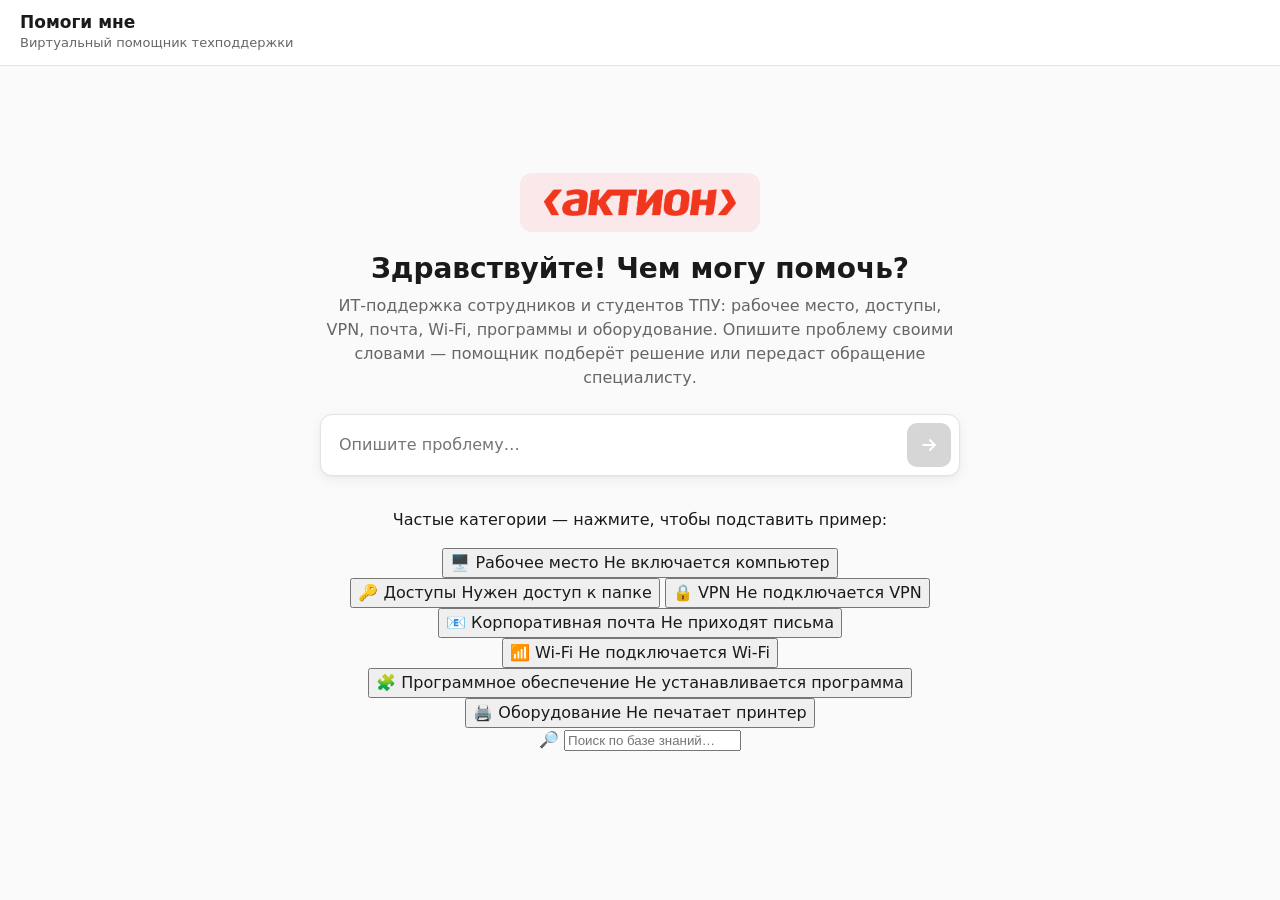
==== static-F1-F6/static/index.html @ 0da2bf2a "Глобальное обновление: перенос фронтенда, обновление бэкенда и новые утилиты" ====
<!doctype html>
<html lang="ru">
<head>
  <meta charset="utf-8">
  <meta name="viewport" content="width=device-width, initial-scale=1, viewport-fit=cover">
  <title>Помоги мне — техподдержка</title>
  <!-- Никаких CDN: только локальные файлы -->
  <link rel="stylesheet" href="/static/style.css?v=5">
  <!-- Не type="module": модули не грузятся при открытии через file:// -->
  <script src="/static/app.js?v=5" defer></script>
</head>
<body>
  <div class="app">

    <!-- Шапка: название; слева в диалоге/истории появляется кнопка «назад»,
         справа — «Специалист» (F4) и «Мои обращения» (F5). -->
    <header class="header">
      <div class="header-inner">
        <button id="back-btn" class="back-btn" type="button" hidden>
          <svg viewBox="0 0 24 24" width="20" height="20" fill="none" stroke="currentColor" stroke-width="2.2" stroke-linecap="round" stroke-linejoin="round" aria-hidden="true">
            <path d="m15 18-6-6 6-6"/>
          </svg>
          <span>На главную</span>
        </button>
        <div class="header-brand">
          <h1 class="header-title">Помоги мне</h1>
          <p class="header-subtitle">Виртуальный помощник техподдержки</p>
        </div>
        <div class="header-actions">
          <!-- F4: видна всегда, пока обращение не закрыто -->
          <button id="specialist-btn" class="header-btn" type="button" hidden>
            <span aria-hidden="true">🧑‍💼</span>
            <span class="header-btn-label">Специалист</span>
          </button>
          <!-- F5: видна, если в браузере уже есть client_id -->
          <button id="history-btn" class="header-btn" type="button" hidden>
            <span aria-hidden="true">🕘</span>
            <span class="header-btn-label">Мои обращения</span>
          </button>
        </div>
      </div>
    </header>

    <!-- Полоса восстановления: показывается, если в браузере осталось
         незавершённое обращение. Скрыта, пока app.js её не покажет. -->
    <div id="resume" class="resume" hidden>
      <p class="resume-text">У вас есть незавершённое обращение</p>
      <div class="resume-actions">
        <button id="resume-continue" class="btn btn--primary" type="button">Продолжить</button>
        <button id="resume-new" class="btn btn--ghost" type="button">Начать новое</button>
      </div>
    </div>

    <!-- Прокручиваемая область: главный экран, лента диалога, «Мои обращения» —
         показывается только один из этих экранов за раз, переключает app.js. -->
    <main id="chat" class="chat">

      <!-- Главный экран: логотип, приветствие, поле ввода, каталог категорий,
           поиск по базе знаний -->
      <section id="empty" class="empty">
        <div class="empty-inner">
          <!-- Плашка с логотипом компании.
               ЛОГОТИП: файл кладётся в static/img/aktion-logo.png.
               Если папка или имя файла другие — поменяйте src в строке ниже. -->
          <div class="hero-logo">
            <img src="/static/img/aktion-logo.png" alt="Актион" width="509" height="71">
          </div>
          <h2 class="empty-title">Здравствуйте! Чем могу помочь?</h2>
          <p class="empty-text">
            ИТ-поддержка сотрудников и студентов ТПУ: рабочее место, доступы, VPN,
            почта, Wi-Fi, программы и оборудование. Опишите проблему своими
            словами — помощник подберёт решение или передаст обращение специалисту.
          </p>

          <!-- Сюда встаёт поле ввода на главном экране. В диалоге app.js переносит его вниз, в #dock -->
          <div id="hero-slot" class="hero-slot">
            <div id="composer" class="composer">
              <div class="composer-box">
                <label for="input" class="visually-hidden">Опишите проблему</label>
                <textarea id="input" rows="1" placeholder="Опишите проблему…" autocomplete="off"></textarea>
                <span id="counter" class="counter" hidden aria-live="polite"></span>
                <button id="send-btn" class="send-btn" type="button" aria-label="Отправить" disabled>
                  <svg viewBox="0 0 24 24" width="20" height="20" fill="none" stroke="currentColor" stroke-width="2.2" stroke-linecap="round" stroke-linejoin="round" aria-hidden="true">
                    <path d="M5 12h14"/><path d="m13 6 6 6-6 6"/>
                  </svg>
                </button>
              </div>
            </div>
          </div>

          <!-- F1: семь категорий каталога услуг. Клик подставляет пример
               в поле ввода — не отправляет сразу, человек может дописать своими словами. -->
          <p class="catalog-title">Частые категории — нажмите, чтобы подставить пример:</p>
          <div class="catalog">
            <button type="button" class="catalog-tile" data-fill="Не включается компьютер на рабочем месте">
              <span class="catalog-icon" aria-hidden="true">🖥️</span>
              <span class="catalog-text">
                <span class="catalog-name">Рабочее место</span>
                <span class="catalog-example">Не включается компьютер</span>
              </span>
            </button>
            <button type="button" class="catalog-tile" data-fill="Нужен доступ к сетевой папке отдела">
              <span class="catalog-icon" aria-hidden="true">🔑</span>
              <span class="catalog-text">
                <span class="catalog-name">Доступы</span>
                <span class="catalog-example">Нужен доступ к папке</span>
              </span>
            </button>
            <button type="button" class="catalog-tile" data-fill="Не подключается корпоративный VPN">
              <span class="catalog-icon" aria-hidden="true">🔒</span>
              <span class="catalog-text">
                <span class="catalog-name">VPN</span>
                <span class="catalog-example">Не подключается VPN</span>
              </span>
            </button>
            <button type="button" class="catalog-tile" data-fill="Не приходят письма на рабочую почту">
              <span class="catalog-icon" aria-hidden="true">📧</span>
              <span class="catalog-text">
                <span class="catalog-name">Корпоративная почта</span>
                <span class="catalog-example">Не приходят письма</span>
              </span>
            </button>
            <button type="button" class="catalog-tile" data-fill="Не подключается к корпоративному Wi-Fi">
              <span class="catalog-icon" aria-hidden="true">📶</span>
              <span class="catalog-text">
                <span class="catalog-name">Wi-Fi</span>
                <span class="catalog-example">Не подключается Wi-Fi</span>
              </span>
            </button>
            <button type="button" class="catalog-tile" data-fill="Не устанавливается программа на рабочий компьютер">
              <span class="catalog-icon" aria-hidden="true">🧩</span>
              <span class="catalog-text">
                <span class="catalog-name">Программное обеспечение</span>
                <span class="catalog-example">Не устанавливается программа</span>
              </span>
            </button>
            <button type="button" class="catalog-tile" data-fill="Не печатает принтер">
              <span class="catalog-icon" aria-hidden="true">🖨️</span>
              <span class="catalog-text">
                <span class="catalog-name">Оборудование</span>
                <span class="catalog-example">Не печатает принтер</span>
              </span>
            </button>
          </div>

          <!-- F1: поиск по базе знаний, GET /api/kb/search -->
          <div class="kb-search">
            <label for="kb-search-input" class="visually-hidden">Поиск по базе знаний</label>
            <div class="kb-search-box">
              <span class="kb-search-icon" aria-hidden="true">🔎</span>
              <input id="kb-search-input" type="text" placeholder="Поиск по базе знаний…" autocomplete="off">
            </div>
            <ul id="kb-search-results" class="kb-search-results" hidden></ul>
            <p id="kb-count" class="kb-count" hidden></p>
          </div>
        </div>
      </section>

      <!-- Лента сообщений -->
      <div id="feed" class="feed" role="log" aria-live="polite" aria-label="Диалог с помощником" hidden></div>

      <!-- F5: список «Мои обращения» -->
      <section id="history" class="history" hidden>
        <div class="history-inner">
          <h2 class="history-title">Мои обращения</h2>
          <div id="history-list" class="history-list"></div>
        </div>
      </section>

      <!-- F5: переписка одного обращения из истории (только чтение) -->
      <section id="history-detail" class="history-detail" hidden>
        <div class="history-detail-inner">
          <div id="history-detail-feed" class="history-detail-feed"></div>
          <div id="history-detail-actions" class="history-detail-actions"></div>
        </div>
      </section>
    </main>

    <!-- Нижняя панель: сюда переезжает поле ввода, когда начался диалог -->
    <footer id="dock" class="dock" hidden></footer>

  </div>
</body>
</html>
---- static/style.css ----
/* ==========================================================================
   «Помоги мне» — стили страницы чата
   Всё локально: системный шрифт, эмодзи и инлайновый SVG вместо иконок.
   ========================================================================== */

:root {
  --accent: #C8102E;
  --accent-hover: #A50D26;
  --accent-soft: #FBE8EB;
  --text: #1A1A1A;
  --text-muted: #666666;
  --bg: #FAFAFA;
  --card: #FFFFFF;
  --border: #E4E4E4;
  --ok: #1B7A4B;
  --ok-soft: #E5F3EB;
  --warn: #8A5A00;
  --warn-soft: #FFF3D1;
  --radius-sm: 8px;
  --radius: 12px;
  --shadow: 0 1px 2px rgba(26, 26, 26, 0.05), 0 4px 14px rgba(26, 26, 26, 0.06);
  --dur: 180ms;
  --font: system-ui, -apple-system, "Segoe UI", Roboto, sans-serif;
  --content-w: 760px;
}

/* Проектор: крупнее шрифт и шире колонка — жюри смотрит издалека */
@media (min-width: 1440px) {
  html { font-size: 18px; }
  :root { --content-w: 900px; }
}

/* ---------- База ---------- */

*, *::before, *::after { box-sizing: border-box; }

[hidden] { display: none !important; }

html, body { height: 100%; margin: 0; }

body {
  font-family: var(--font);
  font-size: 1rem;
  line-height: 1.5;
  color: var(--text);
  background: var(--bg);
  -webkit-font-smoothing: antialiased;
  -webkit-text-size-adjust: 100%;
}

button { font: inherit; color: inherit; }

:focus-visible {
  outline: 3px solid var(--accent);
  outline-offset: 2px;
}

.visually-hidden {
  position: absolute !important;
  width: 1px; height: 1px;
  margin: -1px; padding: 0;
  overflow: hidden;
  clip: rect(0 0 0 0);
  white-space: nowrap;
  border: 0;
}

/* ---------- Каркас ---------- */

.app {
  display: flex;
  flex-direction: column;
  height: 100vh;
  height: 100dvh;
}

/* ---------- Шапка ---------- */

.header {
  flex: none;
  display: flex;
  align-items: center;
  gap: 0.75rem;
  padding: 0.75rem 1.25rem;
  background: var(--card);
  border-bottom: 1px solid var(--border);
}

.header-brand { min-width: 0; }

.header-title {
  margin: 0;
  font-size: 1.0625rem;
  font-weight: 700;
  line-height: 1.25;
}

.header-subtitle {
  margin: 0;
  font-size: 0.8125rem;
  color: var(--text-muted);
  white-space: nowrap;
  overflow: hidden;
  text-overflow: ellipsis;
}

/* «На главную» — видна только в диалоге */
.back-btn {
  flex: none;
  display: inline-flex;
  align-items: center;
  gap: 0.25rem;
  min-height: 2.5rem;
  padding: 0.375rem 0.875rem 0.375rem 0.5rem;
  border: 1px solid var(--border);
  border-radius: 999px;
  background: var(--card);
  font-size: 0.9375rem;
  font-weight: 500;
  cursor: pointer;
  transition: border-color var(--dur), color var(--dur);
}

.back-btn:hover {
  border-color: var(--accent);
  color: var(--accent);
}

/* ---------- Полоса «незавершённое обращение» ---------- */

.resume {
  flex: none;
  display: flex;
  align-items: center;
  justify-content: center;
  flex-wrap: wrap;
  gap: 0.75rem;
  padding: 0.75rem 1.25rem;
  background: var(--accent-soft);
  border-bottom: 1px solid var(--border);
}

.resume-text {
  margin: 0;
  font-size: 0.9375rem;
  font-weight: 500;
}

.resume-actions {
  display: flex;
  gap: 0.5rem;
}

/* ---------- Прокручиваемая область ---------- */

.chat {
  position: relative; /* скрытые подписи для скринридера не выпадают за ленту и не удлиняют страницу */
  flex: 1;
  min-height: 0;
  overflow-y: auto;
  overscroll-behavior: contain;
  display: flex;
  flex-direction: column;
}

.feed {
  width: 100%;
  max-width: var(--content-w);
  margin: 0 auto;
  padding: 1.5rem 1.25rem 1.25rem;
  display: flex;
  flex-direction: column;
  gap: 1rem;
}

.feed:empty { padding: 0; }

/* ---------- Главный экран ---------- */

/* Блок центрируется по вертикали, чуть выше середины; на низких экранах просто скроллится */
.empty {
  flex: 1 0 auto;
  display: flex;
  align-items: center;
  justify-content: center;
  padding: 2rem 1.25rem 8vh;
}

.empty-inner {
  width: 100%;
  max-width: 40rem;
  text-align: center;
}

/* Плашка логотипа: прямоугольник, ширина по логотипу */
.hero-logo {
  display: flex;
  align-items: center;
  justify-content: center;
  width: fit-content;
  margin: 0 auto 1.25rem;
  padding: 1rem 1.5rem;
  border-radius: var(--radius);
  background: var(--accent-soft);
}

.hero-logo img {
  display: block;
  width: 12rem;
  max-width: 100%;
  height: auto;
}

.empty-title {
  margin: 0 0 0.5rem;
  font-size: 1.75rem;
  font-weight: 700;
  line-height: 1.2;
}

.empty-text {
  margin: 0 0 1.5rem;
  color: var(--text-muted);
}

.hero-slot {
  margin-bottom: 2rem;
  text-align: left;
}

.examples-title {
  margin: 0 0 0.75rem;
  font-size: 0.9375rem;
  color: var(--text-muted);
}

.examples {
  display: grid;
  grid-template-columns: repeat(2, minmax(0, 1fr));
  gap: 0.625rem;
}

.example {
  display: flex;
  align-items: center;
  gap: 0.75rem;
  min-height: 3.25rem;
  padding: 0.625rem 1rem;
  text-align: left;
  background: var(--card);
  border: 1px solid var(--border);
  border-radius: var(--radius);
  cursor: pointer;
  transition: border-color var(--dur), background-color var(--dur);
}

.example:hover {
  border-color: var(--accent);
  background: var(--accent-soft);
}

.example-icon {
  flex: none;
  font-size: 1.25rem;
  line-height: 1;
}

/* ---------- Поле ввода ---------- */

.composer {
  width: 100%;
  max-width: var(--content-w);
  margin: 0 auto;
}

.composer-box {
  display: flex;
  align-items: flex-end;
  gap: 0.5rem;
  padding: 0.375rem 0.375rem 0.375rem 1rem;
  background: var(--bg);
  border: 1.5px solid var(--border);
  border-radius: var(--radius);
  transition: border-color var(--dur), box-shadow var(--dur);
}

.composer-box:focus-within { border-color: var(--accent); }

/* На главном экране поле крупнее и приподнято над фоном */
.hero-slot .composer-box {
  padding: 0.5rem 0.5rem 0.5rem 1.125rem;
  background: var(--card);
  box-shadow: var(--shadow);
}

.hero-slot .composer-box:focus-within {
  box-shadow: 0 0 0 4px var(--accent-soft), var(--shadow);
}

.composer textarea {
  flex: 1;
  min-width: 0;
  max-height: 10rem;
  padding: 0.55rem 0;
  border: 0;
  background: transparent;
  color: inherit;
  font: inherit;
  line-height: 1.5;
  resize: none;
}

.hero-slot .composer textarea { padding: 0.65rem 0; }

/* Фокус поля показывает рамка контейнера */
.composer textarea:focus,
.composer textarea:focus-visible { outline: none; }

.counter {
  align-self: center;
  font-size: 0.8125rem;
  color: var(--text-muted);
  font-variant-numeric: tabular-nums;
  white-space: nowrap;
}

.counter.is-limit {
  color: var(--accent);
  font-weight: 600;
}

.send-btn {
  flex: none;
  display: grid;
  place-items: center;
  width: 2.75rem;
  height: 2.75rem;
  border: 0;
  border-radius: 10px;
  background: var(--accent);
  color: #fff;
  cursor: pointer;
  transition: background-color var(--dur);
}

.send-btn:hover:not(:disabled) { background: var(--accent-hover); }

.send-btn:disabled {
  background: #D6D6D6;
  cursor: not-allowed;
}

/* Нижняя панель в режиме диалога */
.dock {
  flex: none;
  padding: 0.75rem 1.25rem calc(0.75rem + env(safe-area-inset-bottom));
  background: var(--card);
  border-top: 1px solid var(--border);
}

/* ---------- Сообщения ---------- */

.msg {
  display: flex;
  gap: 0.625rem;
  animation: msg-in var(--dur) ease-out;
}

.msg--user { justify-content: flex-end; }
.msg--bot  { align-items: flex-start; }

@keyframes msg-in {
  from { opacity: 0; transform: translateY(4px); }
  to   { opacity: 1; transform: none; }
}

.avatar {
  flex: none;
  display: grid;
  place-items: center;
  width: 2rem;
  height: 2rem;
  margin-top: 0.125rem;
  border-radius: 50%;
  background: var(--accent);
  color: #FFFFFF;
}

/* Буква вместо иконки. Центрируется средствами SVG, поэтому здесь
   только размер: кружок 2rem, буква заполняет его целиком. */
.avatar svg {
  display: block;
  width: 100%;
  height: 100%;
  font-family: var(--font);
}

/* Реплика живого специалиста: другой цвет аватара и полоса у сообщения */
.msg--operator .avatar { background: #1F6FEB; color: #FFFFFF; }
.msg--operator .bubble { border-left: 3px solid #1F6FEB; }

.operator-label {
  margin: 0 0 0.25rem;
  font-size: 0.75rem;
  font-weight: 600;
  color: #1F6FEB;
  text-transform: uppercase;
  letter-spacing: 0.04em;
}

.msg-body {
  flex: 0 1 auto;
  display: flex;
  flex-direction: column;
  align-items: flex-start;
  gap: 0.5rem;
  min-width: 0;
  max-width: min(calc(100% - 2.625rem), 42rem);
}

/* Для пошагового гида карточке нужна вся ширина колонки */
.msg-body--wide {
  flex: 1 1 auto;
  align-items: stretch;
}
.msg-body--wide > .bubble { align-self: flex-start; }

.bubble {
  max-width: 100%;
  padding: 0.75rem 1rem;
  border-radius: var(--radius);
}

.msg--bot .bubble {
  background: var(--card);
  box-shadow: var(--shadow);
  border-top-left-radius: 4px;
}

.msg--user .bubble {
  max-width: min(80%, 36rem);
  background: var(--accent);
  color: #fff;
  border-bottom-right-radius: 4px;
}

.bubble-text {
  margin: 0;
  white-space: pre-wrap;
  overflow-wrap: anywhere;
}

.msg--bot .bubble--error {
  display: flex;
  gap: 0.5rem;
  background: #FFF6F7;
  border: 1px solid #F1C9CF;
  box-shadow: none;
}

.bubble-icon { flex: none; }

.msg-actions {
  display: flex;
  flex-wrap: wrap;
  gap: 0.5rem;
}

/* ---------- Индикатор «печатает» ---------- */

.msg--bot .typing {
  display: inline-flex;
  align-items: center;
  gap: 5px;
  padding: 0.9rem 1rem;
}

.typing-dot {
  width: 7px;
  height: 7px;
  border-radius: 50%;
  background: var(--text-muted);
  animation: typing 1.2s infinite ease-in-out;
}
.typing-dot:nth-of-type(2) { animation-delay: 0.15s; }
.typing-dot:nth-of-type(3) { animation-delay: 0.3s; }

@keyframes typing {
  0%, 80%, 100% { opacity: 0.25; transform: translateY(0); }
  40%           { opacity: 1;    transform: translateY(-3px); }
}

@keyframes typing-fade {
  0%, 100% { opacity: 0.25; }
  50%      { opacity: 1; }
}

/* ---------- Кнопки ---------- */

.btn {
  display: inline-flex;
  align-items: center;
  justify-content: center;
  gap: 0.375rem;
  min-height: 2.75rem;
  padding: 0.5rem 1.125rem;
  border: 1.5px solid transparent;
  border-radius: 10px;
  font-weight: 600;
  cursor: pointer;
  transition: background-color var(--dur), border-color var(--dur), color var(--dur);
}

.btn--primary {
  background: var(--accent);
  color: #fff;
}
.btn--primary:hover { background: var(--accent-hover); }

.btn--ghost {
  background: var(--card);
  border-color: var(--border);
  color: var(--text);
}
.btn--ghost:hover { border-color: #BDBDBD; }

.btn:disabled {
  opacity: 0.55;
  cursor: not-allowed;
}

/* Быстрые ответы */
.quick-replies {
  display: flex;
  flex-wrap: wrap;
  gap: 0.5rem;
}

.chip {
  min-height: 2.5rem;
  padding: 0.4rem 0.95rem;
  border: 1.5px solid var(--accent);
  border-radius: 999px;
  background: var(--card);
  color: var(--accent);
  font-size: 0.9375rem;
  font-weight: 500;
  text-align: left;
  cursor: pointer;
  transition: background-color var(--dur), color var(--dur);
}

.chip:hover {
  background: var(--accent);
  color: #fff;
}

/* ---------- Пошаговый гид ---------- */

.step-card {
  padding: 1rem 1.25rem 1.125rem;
  background: var(--card);
  border-radius: var(--radius);
  border-left: 4px solid var(--accent);
  box-shadow: var(--shadow);
}

.step-head {
  display: flex;
  align-items: baseline;
  justify-content: space-between;
}

.step-counter {
  font-size: 0.875rem;
  font-weight: 600;
  color: var(--accent);
}

.progress {
  height: 4px;
  margin: 0.5rem 0 0.875rem;
  background: var(--border);
  border-radius: 999px;
  overflow: hidden;
}

.progress-fill {
  height: 100%;
  background: var(--accent);
  border-radius: inherit;
  transition: width 400ms ease;
}

.step-text {
  margin: 0 0 1rem;
  font-size: 1.125rem;
  font-weight: 500;
  line-height: 1.45;
  overflow-wrap: anywhere;
}

.step-actions {
  display: flex;
  flex-wrap: wrap;
  gap: 0.5rem;
}

/* Пройденный шаг: одна приглушённая строка */
.step-card.is-collapsed {
  display: flex;
  align-items: center;
  gap: 0.625rem;
  padding: 0.5rem 0.875rem;
  background: transparent;
  box-shadow: none;
  border: 1px solid var(--border);
  border-left: 3px solid var(--ok);
  color: var(--text-muted);
}

.step-card.is-failed,
.step-card.is-skipped { border-left-color: #BDBDBD; }

.step-mark {
  flex: none;
  display: grid;
  place-items: center;
  width: 1.375rem;
  height: 1.375rem;
  border-radius: 50%;
  font-size: 0.75rem;
  font-weight: 700;
  background: var(--ok-soft);
  color: var(--ok);
}

.is-failed .step-mark,
.is-skipped .step-mark {
  background: #EEEEEE;
  color: var(--text-muted);
}

.step-collapsed-text {
  min-width: 0;
  font-size: 0.9375rem;
  white-space: nowrap;
  overflow: hidden;
  text-overflow: ellipsis;
}

/* Новый шаг появляется мягко, без прыжка */
.step-card:not(.is-collapsed) { animation: msg-in var(--dur) ease-out; }

/* Оценка ответа */
.rating { display: flex; flex-direction: column; gap: 0.5rem; }
.rating-label { margin: 0; font-size: 0.9375rem; color: var(--text-muted); }
.rating-status { margin: 0; font-size: 0.9375rem; color: var(--text-muted); }
.rating-status:empty { display: none; }

/* ---------- Ответ не из базы знаний (source: "general") ---------- */

.source-badge {
  display: inline-flex;
  align-items: center;
  gap: 0.5rem;
  align-self: flex-start;
  padding: 0.3rem 0.75rem 0.3rem 0.375rem;
  border: 1px solid #DCDCDC;
  border-radius: 999px;
  background: #F1F1F1;
  color: #555555;
  font-size: 0.8125rem;
  font-weight: 600;
  line-height: 1.3;
  border-radius: 10px; /* в две строки на телефоне выглядит аккуратнее, чем капсула */
}

.source-badge-icon {
  flex: none;
  display: grid;
  place-items: center;
  width: 1.125rem;
  height: 1.125rem;
  border-radius: 50%;
  background: #8A8A8A;
  color: #fff;
  font-size: 0.6875rem;
  font-weight: 700;
  font-style: italic;
  font-family: Georgia, serif;
}

/* Всё сообщение приглушённее обычного */
.msg--general .avatar { background: #EEEEEE; color: #7A7A7A; }

.msg--general .bubble {
  background: #F5F5F5;
  box-shadow: none;
  border: 1px solid #E6E6E6;
}

.msg--general .step-card:not(.is-collapsed) {
  background: #F7F7F7;
  box-shadow: none;
  border: 1px solid #E3E3E3;
  border-left: 4px solid #9A9A9A;
}

.msg--general .step-counter { color: #666666; }
.msg--general .progress-fill { background: #8A8A8A; }
.msg--general .btn--primary { background: #4D4D4D; }
.msg--general .btn--primary:hover { background: #333333; }

/* Итог: статус под кнопками («передано специалисту» и ошибки) */
.card-status { margin: 0; font-size: 0.9375rem; color: var(--text-muted); }
.card-status:empty { display: none; }

/* Временная карточка итога (этап 2 — полноценная) */
.card-draft {
  padding: 0.75rem 1rem;
  background: var(--card);
  border: 1px dashed var(--border);
  border-radius: var(--radius);
}
.card-draft p { margin: 0.125rem 0; }

/* ---------- Телефон ---------- */

@media (max-width: 520px) {
  .header { padding: 0.625rem 0.875rem; gap: 0.5rem; }
  .header-subtitle { display: none; }
  .back-btn { font-size: 0.875rem; }

  .empty { padding: 1.5rem 0.875rem 2rem; }
  .hero-logo { padding: 0.75rem 1.125rem; margin-bottom: 1rem; }
  .hero-logo img { width: 9.5rem; }
  .empty-title { font-size: 1.5rem; }
  .hero-slot { margin-bottom: 1.5rem; }
  .examples { grid-template-columns: 1fr; }

  .feed { padding: 1rem 0.875rem; }
  .step-card { padding: 0.875rem 1rem 1rem; }
  .step-actions .btn,
  .card-actions .btn { flex: 1 1 100%; } /* кнопки друг под другом, текст в одну строку */
  .dock { padding-left: 0.875rem; padding-right: 0.875rem; }
}


/* ---------- Меньше движения ---------- */

@media (prefers-reduced-motion: reduce) {
  *, *::before, *::after {
    animation-duration: 0.01ms !important;
    animation-iteration-count: 1 !important;
    transition-duration: 0.01ms !important;
    scroll-behavior: auto !important;
  }
  /* Точки остаются, но только мерцают, без прыжков */
  .typing-dot {
    animation-name: typing-fade !important;
    animation-duration: 1.6s !important;
    animation-iteration-count: infinite !important;
  }
}
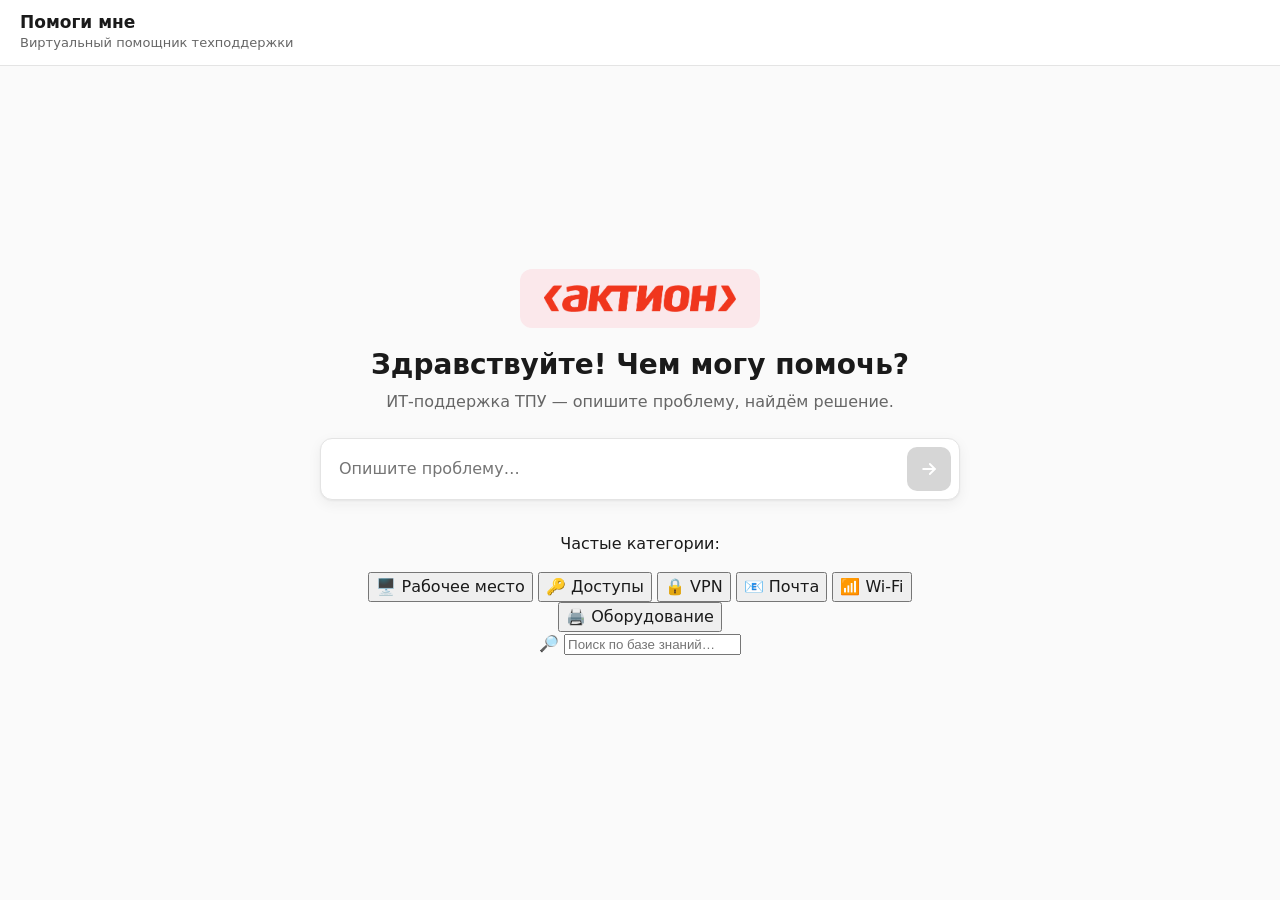
==== commit 11a11be9: "Небольшие правки" ====
--- a/static-F1-F6/static/index.html
+++ b/static-F1-F6/static/index.html
@@ -5,9 +5,9 @@
   <meta name="viewport" content="width=device-width, initial-scale=1, viewport-fit=cover">
   <title>Помоги мне — техподдержка</title>
   <!-- Никаких CDN: только локальные файлы -->
-  <link rel="stylesheet" href="/static/style.css?v=5">
+  <link rel="stylesheet" href="/static/style.css?v=6">
   <!-- Не type="module": модули не грузятся при открытии через file:// -->
-  <script src="/static/app.js?v=5" defer></script>
+  <script src="/static/app.js?v=6" defer></script>
 </head>
 <body>
   <div class="app">
@@ -66,11 +66,7 @@
             <img src="/static/img/aktion-logo.png" alt="Актион" width="509" height="71">
           </div>
           <h2 class="empty-title">Здравствуйте! Чем могу помочь?</h2>
-          <p class="empty-text">
-            ИТ-поддержка сотрудников и студентов ТПУ: рабочее место, доступы, VPN,
-            почта, Wi-Fi, программы и оборудование. Опишите проблему своими
-            словами — помощник подберёт решение или передаст обращение специалисту.
-          </p>
+          <p class="empty-text">ИТ-поддержка ТПУ — опишите проблему, найдём решение.</p>
 
           <!-- Сюда встаёт поле ввода на главном экране. В диалоге app.js переносит его вниз, в #dock -->
           <div id="hero-slot" class="hero-slot">
@@ -88,58 +84,35 @@
             </div>
           </div>
 
-          <!-- F1: семь категорий каталога услуг. Клик подставляет пример
-               в поле ввода — не отправляет сразу, человек может дописать своими словами. -->
-          <p class="catalog-title">Частые категории — нажмите, чтобы подставить пример:</p>
+          <!-- F1: категории каталога услуг, 2 строки по 3. Клик подставляет пример
+               в поле ввода — не отправляет сразу, человек может дописать своими словами.
+               Подсказка-пример — в title (всплывает при наведении), в самой плитке
+               только иконка и название, чтобы не перегружать текстом. -->
+          <p class="catalog-title">Частые категории:</p>
           <div class="catalog">
-            <button type="button" class="catalog-tile" data-fill="Не включается компьютер на рабочем месте">
+            <button type="button" class="catalog-tile" data-fill="Не включается компьютер на рабочем месте" title="Не включается компьютер на рабочем месте">
               <span class="catalog-icon" aria-hidden="true">🖥️</span>
-              <span class="catalog-text">
-                <span class="catalog-name">Рабочее место</span>
-                <span class="catalog-example">Не включается компьютер</span>
-              </span>
+              <span class="catalog-name">Рабочее место</span>
             </button>
-            <button type="button" class="catalog-tile" data-fill="Нужен доступ к сетевой папке отдела">
+            <button type="button" class="catalog-tile" data-fill="Нужен доступ к сетевой папке отдела" title="Нужен доступ к сетевой папке отдела">
               <span class="catalog-icon" aria-hidden="true">🔑</span>
-              <span class="catalog-text">
-                <span class="catalog-name">Доступы</span>
-                <span class="catalog-example">Нужен доступ к папке</span>
-              </span>
+              <span class="catalog-name">Доступы</span>
             </button>
-            <button type="button" class="catalog-tile" data-fill="Не подключается корпоративный VPN">
+            <button type="button" class="catalog-tile" data-fill="Не подключается корпоративный VPN" title="Не подключается корпоративный VPN">
               <span class="catalog-icon" aria-hidden="true">🔒</span>
-              <span class="catalog-text">
-                <span class="catalog-name">VPN</span>
-                <span class="catalog-example">Не подключается VPN</span>
-              </span>
+              <span class="catalog-name">VPN</span>
             </button>
-            <button type="button" class="catalog-tile" data-fill="Не приходят письма на рабочую почту">
+            <button type="button" class="catalog-tile" data-fill="Не приходят письма на рабочую почту" title="Не приходят письма на рабочую почту">
               <span class="catalog-icon" aria-hidden="true">📧</span>
-              <span class="catalog-text">
-                <span class="catalog-name">Корпоративная почта</span>
-                <span class="catalog-example">Не приходят письма</span>
-              </span>
+              <span class="catalog-name">Почта</span>
             </button>
-            <button type="button" class="catalog-tile" data-fill="Не подключается к корпоративному Wi-Fi">
+            <button type="button" class="catalog-tile" data-fill="Не подключается к корпоративному Wi-Fi" title="Не подключается к корпоративному Wi-Fi">
               <span class="catalog-icon" aria-hidden="true">📶</span>
-              <span class="catalog-text">
-                <span class="catalog-name">Wi-Fi</span>
-                <span class="catalog-example">Не подключается Wi-Fi</span>
-              </span>
+              <span class="catalog-name">Wi-Fi</span>
             </button>
-            <button type="button" class="catalog-tile" data-fill="Не устанавливается программа на рабочий компьютер">
-              <span class="catalog-icon" aria-hidden="true">🧩</span>
-              <span class="catalog-text">
-                <span class="catalog-name">Программное обеспечение</span>
-                <span class="catalog-example">Не устанавливается программа</span>
-              </span>
-            </button>
-            <button type="button" class="catalog-tile" data-fill="Не печатает принтер">
+            <button type="button" class="catalog-tile" data-fill="Не печатает принтер" title="Не печатает принтер">
               <span class="catalog-icon" aria-hidden="true">🖨️</span>
-              <span class="catalog-text">
-                <span class="catalog-name">Оборудование</span>
-                <span class="catalog-example">Не печатает принтер</span>
-              </span>
+              <span class="catalog-name">Оборудование</span>
             </button>
           </div>
 
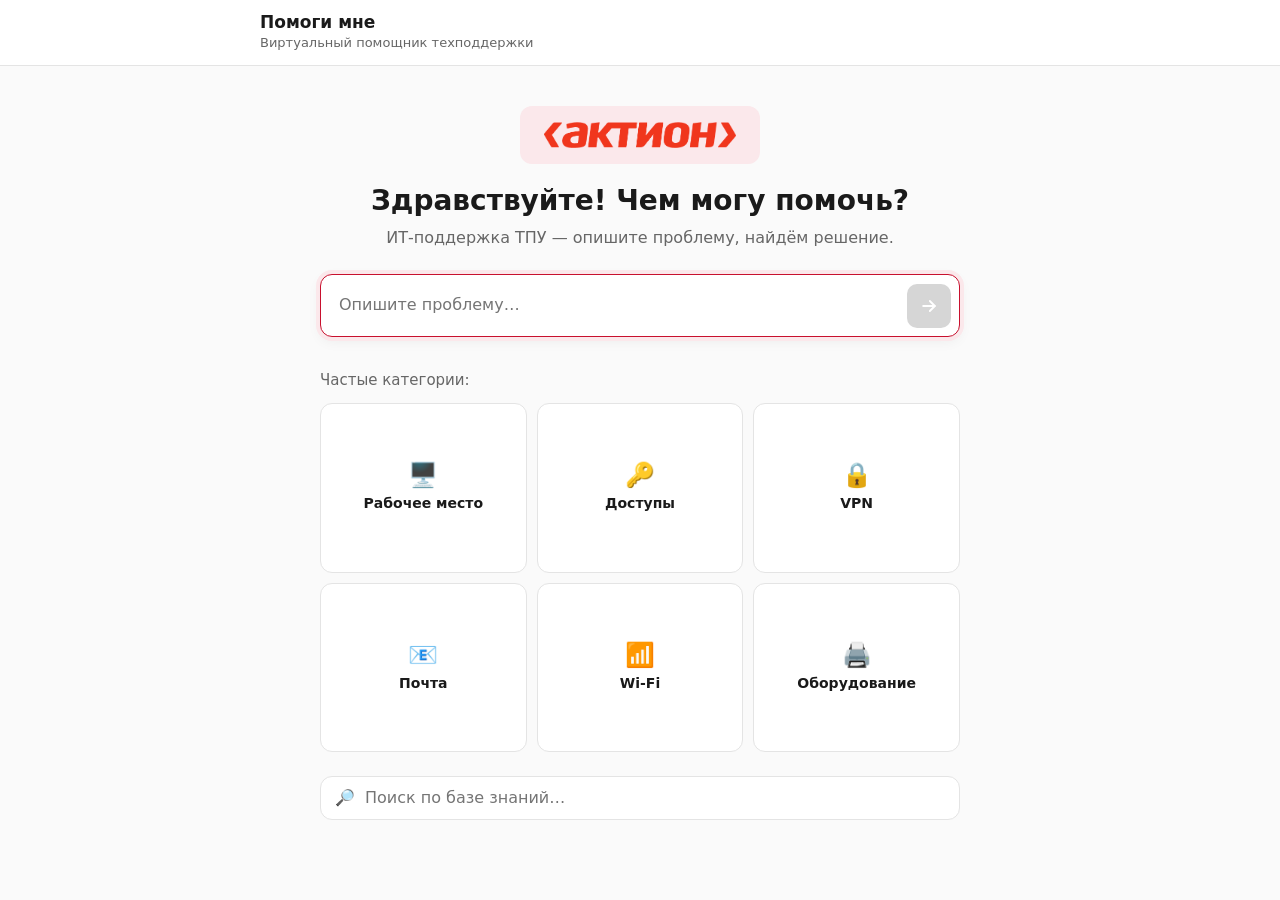
==== commit 3526f296: "Совсем небольшие правки" ====
--- a/static-F1-F6/static/index.html
+++ b/static-F1-F6/static/index.html
@@ -5,9 +5,9 @@
   <meta name="viewport" content="width=device-width, initial-scale=1, viewport-fit=cover">
   <title>Помоги мне — техподдержка</title>
   <!-- Никаких CDN: только локальные файлы -->
-  <link rel="stylesheet" href="/static/style.css?v=6">
+  <link rel="stylesheet" href="style.css">
   <!-- Не type="module": модули не грузятся при открытии через file:// -->
-  <script src="/static/app.js?v=6" defer></script>
+  <script src="app.js" defer></script>
 </head>
 <body>
   <div class="app">
@@ -63,7 +63,7 @@
                ЛОГОТИП: файл кладётся в static/img/aktion-logo.png.
                Если папка или имя файла другие — поменяйте src в строке ниже. -->
           <div class="hero-logo">
-            <img src="/static/img/aktion-logo.png" alt="Актион" width="509" height="71">
+            <img src="img/aktion-logo.png" alt="Актион" width="509" height="71">
           </div>
           <h2 class="empty-title">Здравствуйте! Чем могу помочь?</h2>
           <p class="empty-text">ИТ-поддержка ТПУ — опишите проблему, найдём решение.</p>
--- a/static-F1-F6/static/style.css
+++ b/static-F1-F6/static/style.css
@@ -0,0 +1,1099 @@
+/* ==========================================================================
+   «Помоги мне» — стили страницы чата
+   Всё локально: системный шрифт, эмодзи и инлайновый SVG вместо иконок.
+   ========================================================================== */
+
+:root {
+  --accent: #C8102E;
+  --accent-hover: #A50D26;
+  --accent-soft: #FBE8EB;
+  --text: #1A1A1A;
+  --text-muted: #666666;
+  --bg: #FAFAFA;
+  --card: #FFFFFF;
+  --border: #E4E4E4;
+  --ok: #1B7A4B;
+  --ok-soft: #E5F3EB;
+  --warn: #8A5A00;
+  --warn-soft: #FFF3D1;
+  --info: #1F6FEB;
+  --info-soft: #E7F0FF;
+  --radius-sm: 8px;
+  --radius: 12px;
+  --shadow: 0 1px 2px rgba(26, 26, 26, 0.05), 0 4px 14px rgba(26, 26, 26, 0.06);
+  --dur: 180ms;
+  --font: system-ui, -apple-system, "Segoe UI", Roboto, sans-serif;
+  --content-w: 760px;
+}
+
+/* Проектор: крупнее шрифт и шире колонка — жюри смотрит издалека */
+@media (min-width: 1440px) {
+  html { font-size: 18px; }
+  :root { --content-w: 900px; }
+}
+
+/* ---------- База ---------- */
+
+*, *::before, *::after { box-sizing: border-box; }
+
+[hidden] { display: none !important; }
+
+html, body { height: 100%; margin: 0; }
+
+body {
+  font-family: var(--font);
+  font-size: 1rem;
+  line-height: 1.5;
+  color: var(--text);
+  background: var(--bg);
+  -webkit-font-smoothing: antialiased;
+  -webkit-text-size-adjust: 100%;
+}
+
+button { font: inherit; color: inherit; }
+
+:focus-visible {
+  outline: 3px solid var(--accent);
+  outline-offset: 2px;
+}
+
+.visually-hidden {
+  position: absolute !important;
+  width: 1px; height: 1px;
+  margin: -1px; padding: 0;
+  overflow: hidden;
+  clip: rect(0 0 0 0);
+  white-space: nowrap;
+  border: 0;
+}
+
+/* ---------- Каркас ---------- */
+
+.app {
+  display: flex;
+  flex-direction: column;
+  height: 100vh;
+  height: 100dvh;
+}
+
+/* ---------- Шапка ---------- */
+
+.header {
+  flex: none;
+  padding: 0.75rem 1.25rem;
+  background: var(--card);
+  border-bottom: 1px solid var(--border);
+}
+
+/* Внутренний контейнер той же ширины, что и лента: на широких экранах
+   шапка выравнивается с остальным содержимым, а не прилипает к краю. */
+.header-inner {
+  width: 100%;
+  max-width: var(--content-w);
+  margin: 0 auto;
+  display: flex;
+  align-items: center;
+  gap: 0.75rem;
+}
+
+.header-brand { min-width: 0; flex: 1; }
+
+.header-title {
+  margin: 0;
+  font-size: 1.0625rem;
+  font-weight: 700;
+  line-height: 1.25;
+}
+
+.header-subtitle {
+  margin: 0;
+  font-size: 0.8125rem;
+  color: var(--text-muted);
+  white-space: nowrap;
+  overflow: hidden;
+  text-overflow: ellipsis;
+}
+
+/* «На главную» / «Назад», «Специалист», «Мои обращения» — одинаковый вид пилюли */
+.back-btn,
+.header-btn {
+  flex: none;
+  display: inline-flex;
+  align-items: center;
+  gap: 0.25rem;
+  min-height: 2.5rem;
+  padding: 0.375rem 0.875rem 0.375rem 0.5rem;
+  border: 1px solid var(--border);
+  border-radius: 999px;
+  background: var(--card);
+  font-size: 0.9375rem;
+  font-weight: 500;
+  cursor: pointer;
+  transition: border-color var(--dur), color var(--dur);
+}
+
+.back-btn:hover,
+.header-btn:hover {
+  border-color: var(--accent);
+  color: var(--accent);
+}
+
+.header-actions {
+  display: flex;
+  align-items: center;
+  gap: 0.5rem;
+  margin-left: auto;
+  flex: none;
+}
+
+/* ---------- Полоса «незавершённое обращение» ---------- */
+
+.resume {
+  flex: none;
+  display: flex;
+  align-items: center;
+  justify-content: center;
+  flex-wrap: wrap;
+  gap: 0.75rem;
+  padding: 0.75rem 1.25rem;
+  background: var(--accent-soft);
+  border-bottom: 1px solid var(--border);
+}
+
+.resume-text {
+  margin: 0;
+  font-size: 0.9375rem;
+  font-weight: 500;
+}
+
+.resume-actions {
+  display: flex;
+  gap: 0.5rem;
+}
+
+/* ---------- Прокручиваемая область ---------- */
+
+.chat {
+  position: relative; /* скрытые подписи для скринридера не выпадают за ленту и не удлиняют страницу */
+  flex: 1;
+  min-height: 0;
+  overflow-y: auto;
+  overscroll-behavior: contain;
+  display: flex;
+  flex-direction: column;
+}
+
+.feed {
+  width: 100%;
+  max-width: var(--content-w);
+  margin: 0 auto;
+  padding: 1.5rem 1.25rem 1.25rem;
+  display: flex;
+  flex-direction: column;
+  gap: 1rem;
+}
+
+.feed:empty { padding: 0; }
+
+/* ---------- Главный экран ---------- */
+
+/* Блок центрируется по вертикали, чуть выше середины; на низких экранах просто скроллится */
+.empty {
+  flex: 1 0 auto;
+  display: flex;
+  align-items: center;
+  justify-content: center;
+  padding: 2rem 1.25rem 8vh;
+}
+
+.empty-inner {
+  width: 100%;
+  max-width: 40rem;
+  text-align: center;
+}
+
+/* Плашка логотипа: прямоугольник, ширина по логотипу */
+.hero-logo {
+  display: flex;
+  align-items: center;
+  justify-content: center;
+  width: fit-content;
+  margin: 0 auto 1.25rem;
+  padding: 1rem 1.5rem;
+  border-radius: var(--radius);
+  background: var(--accent-soft);
+}
+
+.hero-logo img {
+  display: block;
+  width: 12rem;
+  max-width: 100%;
+  height: auto;
+}
+
+.empty-title {
+  margin: 0 0 0.5rem;
+  font-size: 1.75rem;
+  font-weight: 700;
+  line-height: 1.2;
+}
+
+.empty-text {
+  margin: 0 0 1.5rem;
+  color: var(--text-muted);
+}
+
+.hero-slot {
+  margin-bottom: 2rem;
+  text-align: left;
+}
+
+/* ---------- F1: каталог категорий ---------- */
+
+.catalog-title {
+  margin: 0 0 0.75rem;
+  font-size: 0.9375rem;
+  color: var(--text-muted);
+  text-align: left;
+}
+
+/* 2 строки по 3 — компактные квадратные плитки, иконка + название.
+   Пример вопроса — в title (подсказка при наведении), в самой плитке текста
+   меньше, поэтому сетка не разъезжается и хорошо ложится в 3 колонки. */
+.catalog {
+  display: grid;
+  grid-template-columns: repeat(3, minmax(0, 1fr));
+  gap: 0.625rem;
+  margin-bottom: 1.5rem;
+}
+
+.catalog-tile {
+  display: flex;
+  flex-direction: column;
+  align-items: center;
+  justify-content: center;
+  gap: 0.5rem;
+  aspect-ratio: 1 / 0.82;
+  padding: 0.75rem 0.5rem;
+  text-align: center;
+  background: var(--card);
+  border: 1px solid var(--border);
+  border-radius: var(--radius);
+  cursor: pointer;
+  transition: border-color var(--dur), background-color var(--dur), transform var(--dur);
+}
+
+.catalog-tile:hover {
+  border-color: var(--accent);
+  background: var(--accent-soft);
+  transform: translateY(-1px);
+}
+
+.catalog-icon {
+  font-size: 1.5rem;
+  line-height: 1;
+}
+
+.catalog-name {
+  font-weight: 600;
+  font-size: 0.875rem;
+  line-height: 1.25;
+}
+
+/* ---------- F1: поиск по базе знаний ---------- */
+
+.kb-search {
+  text-align: left;
+}
+
+.kb-search-box {
+  display: flex;
+  align-items: center;
+  gap: 0.5rem;
+  padding: 0.5rem 0.875rem;
+  background: var(--card);
+  border: 1.5px solid var(--border);
+  border-radius: var(--radius);
+  transition: border-color var(--dur);
+}
+
+.kb-search-box:focus-within { border-color: var(--accent); }
+
+.kb-search-icon { flex: none; }
+
+.kb-search-box input {
+  flex: 1;
+  min-width: 0;
+  border: 0;
+  background: transparent;
+  color: inherit;
+  font: inherit;
+}
+
+.kb-search-box input:focus,
+.kb-search-box input:focus-visible { outline: none; }
+
+.kb-search-results {
+  list-style: none;
+  margin: 0.5rem 0 0;
+  padding: 0;
+  display: flex;
+  flex-direction: column;
+  gap: 0.375rem;
+}
+
+.kb-result {
+  width: 100%;
+  text-align: left;
+  padding: 0.5rem 0.75rem;
+  background: var(--card);
+  border: 1px solid var(--border);
+  border-radius: var(--radius-sm);
+  cursor: pointer;
+  transition: border-color var(--dur), background-color var(--dur);
+}
+
+.kb-result:hover {
+  border-color: var(--accent);
+  background: var(--accent-soft);
+}
+
+.kb-count {
+  margin: 0.625rem 0 0;
+  font-size: 0.8125rem;
+  color: var(--text-muted);
+}
+
+/* ---------- Поле ввода ---------- */
+
+.composer {
+  width: 100%;
+  max-width: var(--content-w);
+  margin: 0 auto;
+}
+
+.composer-box {
+  display: flex;
+  align-items: flex-end;
+  gap: 0.5rem;
+  padding: 0.375rem 0.375rem 0.375rem 1rem;
+  background: var(--bg);
+  border: 1.5px solid var(--border);
+  border-radius: var(--radius);
+  transition: border-color var(--dur), box-shadow var(--dur);
+}
+
+.composer-box:focus-within { border-color: var(--accent); }
+
+/* На главном экране поле крупнее и приподнято над фоном */
+.hero-slot .composer-box {
+  padding: 0.5rem 0.5rem 0.5rem 1.125rem;
+  background: var(--card);
+  box-shadow: var(--shadow);
+}
+
+.hero-slot .composer-box:focus-within {
+  box-shadow: 0 0 0 4px var(--accent-soft), var(--shadow);
+}
+
+.composer textarea {
+  flex: 1;
+  min-width: 0;
+  max-height: 10rem;
+  padding: 0.55rem 0;
+  border: 0;
+  background: transparent;
+  color: inherit;
+  font: inherit;
+  line-height: 1.5;
+  resize: none;
+}
+
+.hero-slot .composer textarea { padding: 0.65rem 0; }
+
+/* Фокус поля показывает рамка контейнера */
+.composer textarea:focus,
+.composer textarea:focus-visible { outline: none; }
+
+.counter {
+  align-self: center;
+  font-size: 0.8125rem;
+  color: var(--text-muted);
+  font-variant-numeric: tabular-nums;
+  white-space: nowrap;
+}
+
+.counter.is-limit {
+  color: var(--accent);
+  font-weight: 600;
+}
+
+.send-btn {
+  flex: none;
+  display: grid;
+  place-items: center;
+  width: 2.75rem;
+  height: 2.75rem;
+  border: 0;
+  border-radius: 10px;
+  background: var(--accent);
+  color: #fff;
+  cursor: pointer;
+  transition: background-color var(--dur);
+}
+
+.send-btn:hover:not(:disabled) { background: var(--accent-hover); }
+
+.send-btn:disabled {
+  background: #D6D6D6;
+  cursor: not-allowed;
+}
+
+/* Нижняя панель в режиме диалога */
+.dock {
+  flex: none;
+  padding: 0.75rem 1.25rem calc(0.75rem + env(safe-area-inset-bottom));
+  background: var(--card);
+  border-top: 1px solid var(--border);
+}
+
+/* ---------- Сообщения ---------- */
+
+.msg {
+  display: flex;
+  gap: 0.625rem;
+  animation: msg-in var(--dur) ease-out;
+}
+
+.msg--user { justify-content: flex-end; }
+.msg--bot  { align-items: flex-start; }
+
+@keyframes msg-in {
+  from { opacity: 0; transform: translateY(4px); }
+  to   { opacity: 1; transform: none; }
+}
+
+.avatar {
+  flex: none;
+  display: grid;
+  place-items: center;
+  width: 2rem;
+  height: 2rem;
+  margin-top: 0.125rem;
+  border-radius: 50%;
+  background: var(--accent);
+  color: #FFFFFF;
+}
+
+/* Буква вместо иконки. Центрируется средствами SVG, поэтому здесь
+   только размер: кружок 2rem, буква заполняет его целиком. */
+.avatar svg {
+  display: block;
+  width: 100%;
+  height: 100%;
+  font-family: var(--font);
+}
+
+/* Реплика живого специалиста: другой цвет аватара и полоса у сообщения */
+.msg--operator .avatar { background: #1F6FEB; color: #FFFFFF; }
+.msg--operator .bubble { border-left: 3px solid #1F6FEB; }
+
+.operator-label {
+  margin: 0 0 0.25rem;
+  font-size: 0.75rem;
+  font-weight: 600;
+  color: #1F6FEB;
+  text-transform: uppercase;
+  letter-spacing: 0.04em;
+}
+
+.msg-body {
+  flex: 0 1 auto;
+  display: flex;
+  flex-direction: column;
+  align-items: flex-start;
+  gap: 0.5rem;
+  min-width: 0;
+  max-width: min(calc(100% - 2.625rem), 42rem);
+}
+
+/* Для пошагового гида карточке нужна вся ширина колонки */
+.msg-body--wide {
+  flex: 1 1 auto;
+  align-items: stretch;
+}
+.msg-body--wide > .bubble { align-self: flex-start; }
+
+.bubble {
+  max-width: 100%;
+  padding: 0.75rem 1rem;
+  border-radius: var(--radius);
+}
+
+.msg--bot .bubble {
+  background: var(--card);
+  box-shadow: var(--shadow);
+  border-top-left-radius: 4px;
+}
+
+.msg--user .bubble {
+  max-width: min(80%, 36rem);
+  background: var(--accent);
+  color: #fff;
+  border-bottom-right-radius: 4px;
+}
+
+.bubble-text {
+  margin: 0;
+  white-space: pre-wrap;
+  overflow-wrap: anywhere;
+}
+
+.msg--bot .bubble--error {
+  display: flex;
+  gap: 0.5rem;
+  background: #FFF6F7;
+  border: 1px solid #F1C9CF;
+  box-shadow: none;
+}
+
+.bubble-icon { flex: none; }
+
+.msg-actions {
+  display: flex;
+  flex-wrap: wrap;
+  gap: 0.5rem;
+}
+
+/* ---------- F3: строка категории/уверенности ---------- */
+
+.classify-line {
+  margin: 0;
+  display: flex;
+  align-items: center;
+  flex-wrap: wrap;
+  gap: 0.375rem;
+  font-size: 0.875rem;
+  color: var(--text-muted);
+}
+
+.classify-hint {
+  display: inline-grid;
+  place-items: center;
+  flex: none;
+  width: 1.125rem;
+  height: 1.125rem;
+  border: 1px solid var(--border);
+  border-radius: 50%;
+  font-size: 0.6875rem;
+  font-weight: 700;
+  color: var(--text-muted);
+  cursor: help;
+}
+
+.classify-hint:hover,
+.classify-hint:focus-visible {
+  border-color: var(--accent);
+  color: var(--accent);
+}
+
+/* ---------- F3: карточка обращения ---------- */
+
+.ticket-card {
+  display: flex;
+  flex-direction: column;
+  gap: 0.625rem;
+  padding: 0.875rem 1rem;
+  background: var(--card);
+  border: 1px solid var(--border);
+  border-radius: var(--radius);
+}
+
+.ticket-card-head {
+  display: flex;
+  align-items: center;
+  justify-content: space-between;
+  flex-wrap: wrap;
+  gap: 0.5rem;
+}
+
+.ticket-card-no { font-weight: 700; }
+
+.ticket-card-category {
+  padding: 0.15rem 0.5rem;
+  border-radius: 999px;
+  background: var(--accent-soft);
+  color: var(--accent);
+  font-size: 0.8125rem;
+  font-weight: 600;
+}
+
+.ticket-card-summary { margin: 0; }
+
+.ticket-card-block {
+  display: flex;
+  flex-direction: column;
+  gap: 0.25rem;
+}
+
+.ticket-card-block-title {
+  margin: 0;
+  font-size: 0.8125rem;
+  font-weight: 600;
+  color: var(--text-muted);
+}
+
+.ticket-card-list {
+  margin: 0;
+  padding-left: 1.125rem;
+}
+
+.ticket-card-footer {
+  display: flex;
+  justify-content: space-between;
+  flex-wrap: wrap;
+  gap: 0.5rem;
+  font-size: 0.8125rem;
+  color: var(--text-muted);
+}
+
+/* ---------- Индикатор «печатает» ---------- */
+
+.msg--bot .typing {
+  display: inline-flex;
+  align-items: center;
+  gap: 5px;
+  padding: 0.9rem 1rem;
+}
+
+.typing-dot {
+  width: 7px;
+  height: 7px;
+  border-radius: 50%;
+  background: var(--text-muted);
+  animation: typing 1.2s infinite ease-in-out;
+}
+.typing-dot:nth-of-type(2) { animation-delay: 0.15s; }
+.typing-dot:nth-of-type(3) { animation-delay: 0.3s; }
+
+@keyframes typing {
+  0%, 80%, 100% { opacity: 0.25; transform: translateY(0); }
+  40%           { opacity: 1;    transform: translateY(-3px); }
+}
+
+@keyframes typing-fade {
+  0%, 100% { opacity: 0.25; }
+  50%      { opacity: 1; }
+}
+
+/* ---------- Кнопки ---------- */
+
+.btn {
+  display: inline-flex;
+  align-items: center;
+  justify-content: center;
+  gap: 0.375rem;
+  min-height: 2.75rem;
+  padding: 0.5rem 1.125rem;
+  border: 1.5px solid transparent;
+  border-radius: 10px;
+  font-weight: 600;
+  cursor: pointer;
+  transition: background-color var(--dur), border-color var(--dur), color var(--dur);
+}
+
+.btn--primary {
+  background: var(--accent);
+  color: #fff;
+}
+.btn--primary:hover { background: var(--accent-hover); }
+
+.btn--ghost {
+  background: var(--card);
+  border-color: var(--border);
+  color: var(--text);
+}
+.btn--ghost:hover { border-color: #BDBDBD; }
+
+.btn:disabled {
+  opacity: 0.55;
+  cursor: not-allowed;
+}
+
+/* Быстрые ответы */
+.quick-replies {
+  display: flex;
+  flex-wrap: wrap;
+  gap: 0.5rem;
+}
+
+.chip {
+  min-height: 2.5rem;
+  padding: 0.4rem 0.95rem;
+  border: 1.5px solid var(--accent);
+  border-radius: 999px;
+  background: var(--card);
+  color: var(--accent);
+  font-size: 0.9375rem;
+  font-weight: 500;
+  text-align: left;
+  cursor: pointer;
+  transition: background-color var(--dur), color var(--dur);
+}
+
+.chip:hover {
+  background: var(--accent);
+  color: #fff;
+}
+
+/* ---------- F2: пошаговый гид — все шаги сразу ---------- */
+
+.step-card {
+  padding: 1rem 1.25rem 1.125rem;
+  background: var(--card);
+  border-radius: var(--radius);
+  border-left: 4px solid var(--accent);
+  box-shadow: var(--shadow);
+}
+
+.step-head {
+  display: flex;
+  align-items: baseline;
+  justify-content: space-between;
+}
+
+.step-counter {
+  font-size: 0.875rem;
+  font-weight: 600;
+  color: var(--accent);
+}
+
+.progress {
+  height: 4px;
+  margin: 0.5rem 0 0.875rem;
+  background: var(--border);
+  border-radius: 999px;
+  overflow: hidden;
+}
+
+.progress-fill {
+  height: 100%;
+  background: var(--accent);
+  border-radius: inherit;
+  transition: width 250ms ease;
+}
+
+.step-list {
+  margin: 0 0 1rem;
+  padding: 0;
+  list-style: none;
+  display: flex;
+  flex-direction: column;
+  gap: 0.625rem;
+}
+
+.step-item-label {
+  display: flex;
+  align-items: flex-start;
+  gap: 0.625rem;
+  cursor: pointer;
+}
+
+.step-check {
+  flex: none;
+  width: 1.25rem;
+  height: 1.25rem;
+  margin-top: 0.1875rem;
+  accent-color: var(--accent);
+  cursor: pointer;
+}
+
+.step-item-text {
+  font-size: 1rem;
+  line-height: 1.45;
+  overflow-wrap: anywhere;
+}
+
+.step-check:checked ~ .step-item-text {
+  color: var(--text-muted);
+  text-decoration: line-through;
+}
+
+.step-actions {
+  display: flex;
+  flex-wrap: wrap;
+  gap: 0.5rem;
+}
+
+/* Свёрнутая инструкция: одна приглушённая строка с итогом */
+.step-card.is-collapsed {
+  display: flex;
+  align-items: center;
+  gap: 0.625rem;
+  padding: 0.5rem 0.875rem;
+  background: transparent;
+  box-shadow: none;
+  border: 1px solid var(--border);
+  border-left: 3px solid var(--ok);
+  color: var(--text-muted);
+}
+
+.step-card.is-failed,
+.step-card.is-skipped { border-left-color: #BDBDBD; }
+
+.step-mark {
+  flex: none;
+  display: grid;
+  place-items: center;
+  width: 1.375rem;
+  height: 1.375rem;
+  border-radius: 50%;
+  font-size: 0.75rem;
+  font-weight: 700;
+  background: var(--ok-soft);
+  color: var(--ok);
+}
+
+.is-failed .step-mark,
+.is-skipped .step-mark {
+  background: #EEEEEE;
+  color: var(--text-muted);
+}
+
+.step-collapsed-text {
+  min-width: 0;
+  font-size: 0.9375rem;
+  white-space: nowrap;
+  overflow: hidden;
+  text-overflow: ellipsis;
+}
+
+/* Карточка шагов появляется мягко, без прыжка */
+.step-card:not(.is-collapsed) { animation: msg-in var(--dur) ease-out; }
+
+/* Оценка ответа */
+.rating { display: flex; flex-direction: column; gap: 0.5rem; }
+.rating-label { margin: 0; font-size: 0.9375rem; color: var(--text-muted); }
+.rating-status { margin: 0; font-size: 0.9375rem; color: var(--text-muted); }
+.rating-status:empty { display: none; }
+
+/* После оценки кнопки остаются на месте — исчезает только возможность
+   нажать ещё раз, а не сам факт, что здесь была оценка. */
+.rating-buttons .btn.is-selected {
+  background: var(--accent);
+  border-color: var(--accent);
+  color: #fff;
+}
+.rating-buttons .btn.is-selected:disabled { opacity: 1; }
+
+/* ---------- Ответ не из базы знаний (source: "general") ---------- */
+
+.source-badge {
+  display: inline-flex;
+  align-items: center;
+  gap: 0.5rem;
+  align-self: flex-start;
+  padding: 0.3rem 0.75rem 0.3rem 0.375rem;
+  border: 1px solid #DCDCDC;
+  border-radius: 999px;
+  background: #F1F1F1;
+  color: #555555;
+  font-size: 0.8125rem;
+  font-weight: 600;
+  line-height: 1.3;
+  border-radius: 10px; /* в две строки на телефоне выглядит аккуратнее, чем капсула */
+}
+
+.source-badge-icon {
+  flex: none;
+  display: grid;
+  place-items: center;
+  width: 1.125rem;
+  height: 1.125rem;
+  border-radius: 50%;
+  background: #8A8A8A;
+  color: #fff;
+  font-size: 0.6875rem;
+  font-weight: 700;
+  font-style: italic;
+  font-family: Georgia, serif;
+}
+
+/* Всё сообщение приглушённее обычного */
+.msg--general .avatar { background: #EEEEEE; color: #7A7A7A; }
+
+.msg--general .bubble {
+  background: #F5F5F5;
+  box-shadow: none;
+  border: 1px solid #E6E6E6;
+}
+
+.msg--general .step-card:not(.is-collapsed) {
+  background: #F7F7F7;
+  box-shadow: none;
+  border: 1px solid #E3E3E3;
+  border-left: 4px solid #9A9A9A;
+}
+
+.msg--general .step-counter { color: #666666; }
+.msg--general .progress-fill { background: #8A8A8A; }
+.msg--general .btn--primary { background: #4D4D4D; }
+.msg--general .btn--primary:hover { background: #333333; }
+
+/* Итог: статус под кнопками («передано специалисту» и ошибки) */
+.card-status { margin: 0; font-size: 0.9375rem; color: var(--text-muted); }
+.card-status:empty { display: none; }
+
+/* ---------- F5: «Мои обращения» ---------- */
+
+.history,
+.history-detail {
+  flex: 1 0 auto;
+  padding: 1.5rem 1.25rem 2rem;
+}
+
+.history-inner,
+.history-detail-inner {
+  width: 100%;
+  max-width: var(--content-w);
+  margin: 0 auto;
+}
+
+.history-title {
+  margin: 0 0 1rem;
+  font-size: 1.375rem;
+  font-weight: 700;
+}
+
+.history-status {
+  margin: 0;
+  color: var(--text-muted);
+}
+
+.history-list {
+  display: flex;
+  flex-direction: column;
+  gap: 0.75rem;
+}
+
+.history-row {
+  display: block;
+  width: 100%;
+  text-align: left;
+  padding: 0.875rem 1rem;
+  background: var(--card);
+  border: 1px solid var(--border);
+  border-radius: var(--radius);
+  cursor: pointer;
+  transition: border-color var(--dur);
+}
+
+.history-row:hover { border-color: var(--accent); }
+
+.history-row-head {
+  display: flex;
+  align-items: center;
+  justify-content: space-between;
+  gap: 0.5rem;
+  margin-bottom: 0.375rem;
+}
+
+.history-row-no { font-weight: 700; }
+
+.history-row-category {
+  margin: 0 0 0.25rem;
+  font-size: 0.8125rem;
+  color: var(--accent);
+  font-weight: 600;
+}
+
+.history-row-summary {
+  margin: 0;
+  overflow: hidden;
+  text-overflow: ellipsis;
+  white-space: nowrap;
+}
+
+.history-row-meta {
+  display: flex;
+  justify-content: space-between;
+  margin-top: 0.5rem;
+  font-size: 0.8125rem;
+  color: var(--text-muted);
+}
+
+.history-badge {
+  font-size: 0.75rem;
+  font-weight: 600;
+  padding: 0.15rem 0.5rem;
+  border-radius: 999px;
+}
+.history-badge--ok { background: var(--ok-soft); color: var(--ok); }
+.history-badge--info { background: var(--info-soft); color: var(--info); }
+.history-badge--muted { background: #EFEFEF; color: #666666; }
+
+.history-detail-feed {
+  display: flex;
+  flex-direction: column;
+  gap: 1rem;
+  margin-bottom: 1.25rem;
+}
+
+.history-detail-actions {
+  display: flex;
+  flex-wrap: wrap;
+  gap: 0.5rem;
+}
+
+/* ---------- Телефон ---------- */
+
+@media (max-width: 520px) {
+  .header { padding: 0.625rem 0.875rem; gap: 0.5rem; }
+  .header-inner { gap: 0.5rem; }
+  .header-subtitle { display: none; }
+  .back-btn { font-size: 0.875rem; }
+  .header-btn {
+    padding: 0.375rem;
+    min-width: 2.25rem;
+    justify-content: center;
+  }
+  .header-btn-label { display: none; }
+  .header-actions { gap: 0.375rem; }
+
+  .empty { padding: 1.5rem 0.875rem 2rem; }
+  .hero-logo { padding: 0.75rem 1.125rem; margin-bottom: 1rem; }
+  .hero-logo img { width: 9.5rem; }
+  .empty-title { font-size: 1.5rem; }
+  .hero-slot { margin-bottom: 1.5rem; }
+  .catalog { grid-template-columns: repeat(2, minmax(0, 1fr)); gap: 0.5rem; }
+  .catalog-tile { aspect-ratio: 1 / 0.72; padding: 0.625rem 0.375rem; }
+  .catalog-name { font-size: 0.8125rem; }
+
+  .feed { padding: 1rem 0.875rem; }
+  .step-card { padding: 0.875rem 1rem 1rem; }
+  .step-actions .btn,
+  .card-actions .btn { flex: 1 1 100%; } /* кнопки друг под другом, текст в одну строку */
+  .dock { padding-left: 0.875rem; padding-right: 0.875rem; }
+
+  .history,
+  .history-detail { padding: 1rem 0.875rem 1.5rem; }
+  .history-detail-actions .btn { flex: 1 1 100%; }
+}
+
+
+/* ---------- Меньше движения ---------- */
+
+@media (prefers-reduced-motion: reduce) {
+  *, *::before, *::after {
+    animation-duration: 0.01ms !important;
+    animation-iteration-count: 1 !important;
+    transition-duration: 0.01ms !important;
+    scroll-behavior: auto !important;
+  }
+  /* Точки остаются, но только мерцают, без прыжков */
+  .typing-dot {
+    animation-name: typing-fade !important;
+    animation-duration: 1.6s !important;
+    animation-iteration-count: infinite !important;
+  }
+}
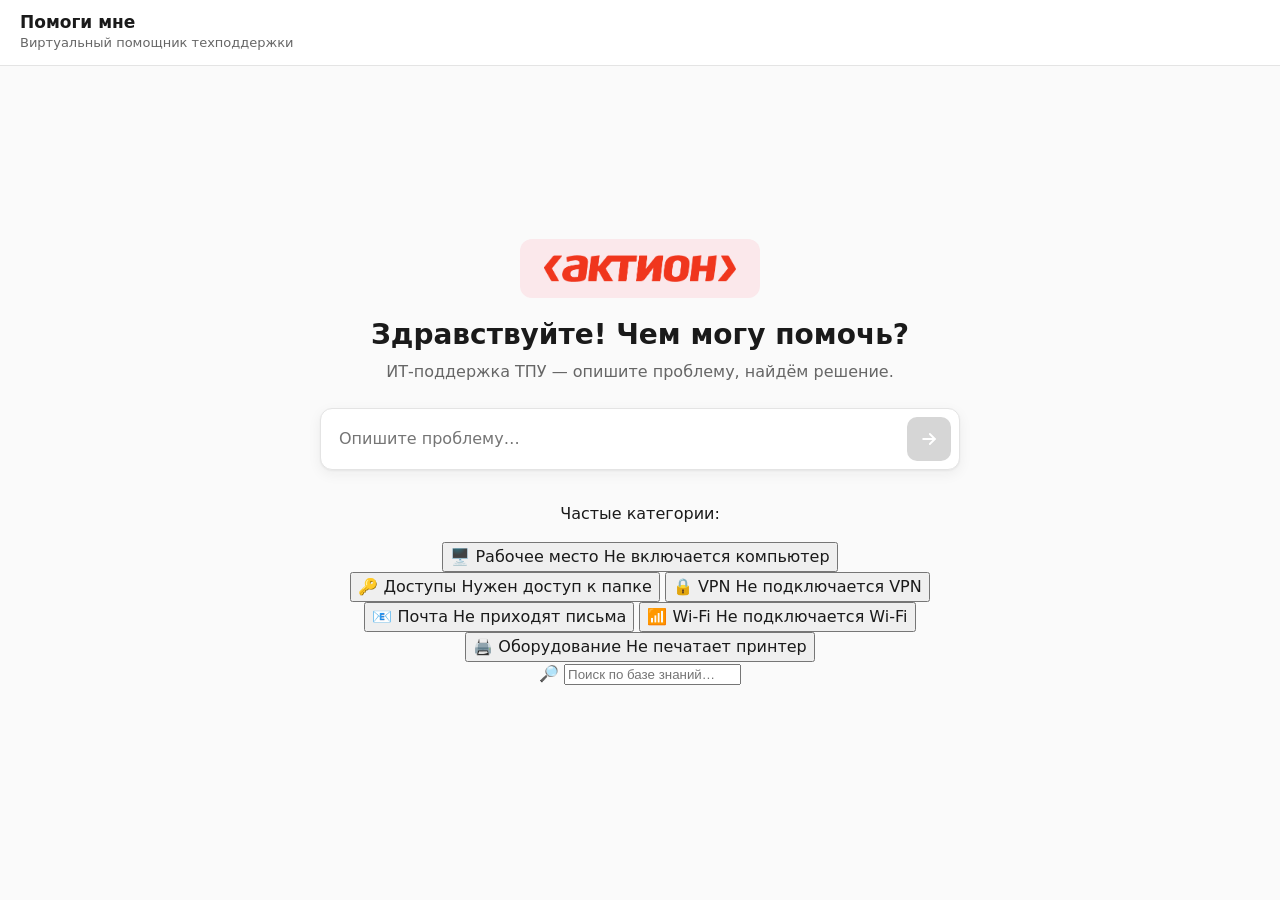
==== commit d68ba167: "Совсем небольшие правки 2" ====
--- a/static-F1-F6/static/index.html
+++ b/static-F1-F6/static/index.html
@@ -5,9 +5,9 @@
   <meta name="viewport" content="width=device-width, initial-scale=1, viewport-fit=cover">
   <title>Помоги мне — техподдержка</title>
   <!-- Никаких CDN: только локальные файлы -->
-  <link rel="stylesheet" href="style.css">
+  <link rel="stylesheet" href="/static/style.css?v=7">
   <!-- Не type="module": модули не грузятся при открытии через file:// -->
-  <script src="app.js" defer></script>
+  <script src="/static/app.js?v=7" defer></script>
 </head>
 <body>
   <div class="app">
@@ -63,7 +63,7 @@
                ЛОГОТИП: файл кладётся в static/img/aktion-logo.png.
                Если папка или имя файла другие — поменяйте src в строке ниже. -->
           <div class="hero-logo">
-            <img src="img/aktion-logo.png" alt="Актион" width="509" height="71">
+            <img src="/static/img/aktion-logo.png" alt="Актион" width="509" height="71">
           </div>
           <h2 class="empty-title">Здравствуйте! Чем могу помочь?</h2>
           <p class="empty-text">ИТ-поддержка ТПУ — опишите проблему, найдём решение.</p>
@@ -84,39 +84,58 @@
             </div>
           </div>
 
-          <!-- F1: категории каталога услуг, 2 строки по 3. Клик подставляет пример
-               в поле ввода — не отправляет сразу, человек может дописать своими словами.
-               Подсказка-пример — в title (всплывает при наведении), в самой плитке
-               только иконка и название, чтобы не перегружать текстом. -->
+          <!-- F1: категории каталога услуг, прямоугольные плитки в 2 колонки —
+               иконка, название и пример вопроса. Клик подставляет пример
+               в поле ввода, не отправляет сразу. -->
           <p class="catalog-title">Частые категории:</p>
           <div class="catalog">
-            <button type="button" class="catalog-tile" data-fill="Не включается компьютер на рабочем месте" title="Не включается компьютер на рабочем месте">
+            <button type="button" class="catalog-tile" data-fill="Не включается компьютер на рабочем месте">
               <span class="catalog-icon" aria-hidden="true">🖥️</span>
-              <span class="catalog-name">Рабочее место</span>
+              <span class="catalog-text">
+                <span class="catalog-name">Рабочее место</span>
+                <span class="catalog-example">Не включается компьютер</span>
+              </span>
             </button>
-            <button type="button" class="catalog-tile" data-fill="Нужен доступ к сетевой папке отдела" title="Нужен доступ к сетевой папке отдела">
+            <button type="button" class="catalog-tile" data-fill="Нужен доступ к сетевой папке отдела">
               <span class="catalog-icon" aria-hidden="true">🔑</span>
-              <span class="catalog-name">Доступы</span>
+              <span class="catalog-text">
+                <span class="catalog-name">Доступы</span>
+                <span class="catalog-example">Нужен доступ к папке</span>
+              </span>
             </button>
-            <button type="button" class="catalog-tile" data-fill="Не подключается корпоративный VPN" title="Не подключается корпоративный VPN">
+            <button type="button" class="catalog-tile" data-fill="Не подключается корпоративный VPN">
               <span class="catalog-icon" aria-hidden="true">🔒</span>
-              <span class="catalog-name">VPN</span>
+              <span class="catalog-text">
+                <span class="catalog-name">VPN</span>
+                <span class="catalog-example">Не подключается VPN</span>
+              </span>
             </button>
-            <button type="button" class="catalog-tile" data-fill="Не приходят письма на рабочую почту" title="Не приходят письма на рабочую почту">
+            <button type="button" class="catalog-tile" data-fill="Не приходят письма на рабочую почту">
               <span class="catalog-icon" aria-hidden="true">📧</span>
-              <span class="catalog-name">Почта</span>
+              <span class="catalog-text">
+                <span class="catalog-name">Почта</span>
+                <span class="catalog-example">Не приходят письма</span>
+              </span>
             </button>
-            <button type="button" class="catalog-tile" data-fill="Не подключается к корпоративному Wi-Fi" title="Не подключается к корпоративному Wi-Fi">
+            <button type="button" class="catalog-tile" data-fill="Не подключается к корпоративному Wi-Fi">
               <span class="catalog-icon" aria-hidden="true">📶</span>
-              <span class="catalog-name">Wi-Fi</span>
+              <span class="catalog-text">
+                <span class="catalog-name">Wi-Fi</span>
+                <span class="catalog-example">Не подключается Wi-Fi</span>
+              </span>
             </button>
-            <button type="button" class="catalog-tile" data-fill="Не печатает принтер" title="Не печатает принтер">
+            <button type="button" class="catalog-tile" data-fill="Не печатает принтер">
               <span class="catalog-icon" aria-hidden="true">🖨️</span>
-              <span class="catalog-name">Оборудование</span>
+              <span class="catalog-text">
+                <span class="catalog-name">Оборудование</span>
+                <span class="catalog-example">Не печатает принтер</span>
+              </span>
             </button>
           </div>
 
-          <!-- F1: поиск по базе знаний, GET /api/kb/search -->
+          <!-- F1: поиск по базе знаний, GET /api/kb/search. Компактная строка —
+               счётчик инструкций встроен прямо в placeholder (app.js), отдельной
+               строки под ней больше нет, чтобы не растягивать экран по высоте. -->
           <div class="kb-search">
             <label for="kb-search-input" class="visually-hidden">Поиск по базе знаний</label>
             <div class="kb-search-box">
@@ -124,7 +143,6 @@
               <input id="kb-search-input" type="text" placeholder="Поиск по базе знаний…" autocomplete="off">
             </div>
             <ul id="kb-search-results" class="kb-search-results" hidden></ul>
-            <p id="kb-count" class="kb-count" hidden></p>
           </div>
         </div>
       </section>
--- a/static/style.css
+++ b/static/style.css
@@ -0,0 +1,765 @@
+/* ==========================================================================
+   «Помоги мне» — стили страницы чата
+   Всё локально: системный шрифт, эмодзи и инлайновый SVG вместо иконок.
+   ========================================================================== */
+
+:root {
+  --accent: #C8102E;
+  --accent-hover: #A50D26;
+  --accent-soft: #FBE8EB;
+  --text: #1A1A1A;
+  --text-muted: #666666;
+  --bg: #FAFAFA;
+  --card: #FFFFFF;
+  --border: #E4E4E4;
+  --ok: #1B7A4B;
+  --ok-soft: #E5F3EB;
+  --warn: #8A5A00;
+  --warn-soft: #FFF3D1;
+  --radius-sm: 8px;
+  --radius: 12px;
+  --shadow: 0 1px 2px rgba(26, 26, 26, 0.05), 0 4px 14px rgba(26, 26, 26, 0.06);
+  --dur: 180ms;
+  --font: system-ui, -apple-system, "Segoe UI", Roboto, sans-serif;
+  --content-w: 760px;
+}
+
+/* Проектор: крупнее шрифт и шире колонка — жюри смотрит издалека */
+@media (min-width: 1440px) {
+  html { font-size: 18px; }
+  :root { --content-w: 900px; }
+}
+
+/* ---------- База ---------- */
+
+*, *::before, *::after { box-sizing: border-box; }
+
+[hidden] { display: none !important; }
+
+html, body { height: 100%; margin: 0; }
+
+body {
+  font-family: var(--font);
+  font-size: 1rem;
+  line-height: 1.5;
+  color: var(--text);
+  background: var(--bg);
+  -webkit-font-smoothing: antialiased;
+  -webkit-text-size-adjust: 100%;
+}
+
+button { font: inherit; color: inherit; }
+
+:focus-visible {
+  outline: 3px solid var(--accent);
+  outline-offset: 2px;
+}
+
+.visually-hidden {
+  position: absolute !important;
+  width: 1px; height: 1px;
+  margin: -1px; padding: 0;
+  overflow: hidden;
+  clip: rect(0 0 0 0);
+  white-space: nowrap;
+  border: 0;
+}
+
+/* ---------- Каркас ---------- */
+
+.app {
+  display: flex;
+  flex-direction: column;
+  height: 100vh;
+  height: 100dvh;
+}
+
+/* ---------- Шапка ---------- */
+
+.header {
+  flex: none;
+  display: flex;
+  align-items: center;
+  gap: 0.75rem;
+  padding: 0.75rem 1.25rem;
+  background: var(--card);
+  border-bottom: 1px solid var(--border);
+}
+
+.header-brand { min-width: 0; }
+
+.header-title {
+  margin: 0;
+  font-size: 1.0625rem;
+  font-weight: 700;
+  line-height: 1.25;
+}
+
+.header-subtitle {
+  margin: 0;
+  font-size: 0.8125rem;
+  color: var(--text-muted);
+  white-space: nowrap;
+  overflow: hidden;
+  text-overflow: ellipsis;
+}
+
+/* «На главную» — видна только в диалоге */
+.back-btn {
+  flex: none;
+  display: inline-flex;
+  align-items: center;
+  gap: 0.25rem;
+  min-height: 2.5rem;
+  padding: 0.375rem 0.875rem 0.375rem 0.5rem;
+  border: 1px solid var(--border);
+  border-radius: 999px;
+  background: var(--card);
+  font-size: 0.9375rem;
+  font-weight: 500;
+  cursor: pointer;
+  transition: border-color var(--dur), color var(--dur);
+}
+
+.back-btn:hover {
+  border-color: var(--accent);
+  color: var(--accent);
+}
+
+/* ---------- Полоса «незавершённое обращение» ---------- */
+
+.resume {
+  flex: none;
+  display: flex;
+  align-items: center;
+  justify-content: center;
+  flex-wrap: wrap;
+  gap: 0.75rem;
+  padding: 0.75rem 1.25rem;
+  background: var(--accent-soft);
+  border-bottom: 1px solid var(--border);
+}
+
+.resume-text {
+  margin: 0;
+  font-size: 0.9375rem;
+  font-weight: 500;
+}
+
+.resume-actions {
+  display: flex;
+  gap: 0.5rem;
+}
+
+/* ---------- Прокручиваемая область ---------- */
+
+.chat {
+  position: relative; /* скрытые подписи для скринридера не выпадают за ленту и не удлиняют страницу */
+  flex: 1;
+  min-height: 0;
+  overflow-y: auto;
+  overscroll-behavior: contain;
+  display: flex;
+  flex-direction: column;
+}
+
+.feed {
+  width: 100%;
+  max-width: var(--content-w);
+  margin: 0 auto;
+  padding: 1.5rem 1.25rem 1.25rem;
+  display: flex;
+  flex-direction: column;
+  gap: 1rem;
+}
+
+.feed:empty { padding: 0; }
+
+/* ---------- Главный экран ---------- */
+
+/* Блок центрируется по вертикали, чуть выше середины; на низких экранах просто скроллится */
+.empty {
+  flex: 1 0 auto;
+  display: flex;
+  align-items: center;
+  justify-content: center;
+  padding: 2rem 1.25rem 8vh;
+}
+
+.empty-inner {
+  width: 100%;
+  max-width: 40rem;
+  text-align: center;
+}
+
+/* Плашка логотипа: прямоугольник, ширина по логотипу */
+.hero-logo {
+  display: flex;
+  align-items: center;
+  justify-content: center;
+  width: fit-content;
+  margin: 0 auto 1.25rem;
+  padding: 1rem 1.5rem;
+  border-radius: var(--radius);
+  background: var(--accent-soft);
+}
+
+.hero-logo img {
+  display: block;
+  width: 12rem;
+  max-width: 100%;
+  height: auto;
+}
+
+.empty-title {
+  margin: 0 0 0.5rem;
+  font-size: 1.75rem;
+  font-weight: 700;
+  line-height: 1.2;
+}
+
+.empty-text {
+  margin: 0 0 1.5rem;
+  color: var(--text-muted);
+}
+
+.hero-slot {
+  margin-bottom: 2rem;
+  text-align: left;
+}
+
+.examples-title {
+  margin: 0 0 0.75rem;
+  font-size: 0.9375rem;
+  color: var(--text-muted);
+}
+
+.examples {
+  display: grid;
+  grid-template-columns: repeat(2, minmax(0, 1fr));
+  gap: 0.625rem;
+}
+
+.example {
+  display: flex;
+  align-items: center;
+  gap: 0.75rem;
+  min-height: 3.25rem;
+  padding: 0.625rem 1rem;
+  text-align: left;
+  background: var(--card);
+  border: 1px solid var(--border);
+  border-radius: var(--radius);
+  cursor: pointer;
+  transition: border-color var(--dur), background-color var(--dur);
+}
+
+.example:hover {
+  border-color: var(--accent);
+  background: var(--accent-soft);
+}
+
+.example-icon {
+  flex: none;
+  font-size: 1.25rem;
+  line-height: 1;
+}
+
+/* ---------- Поле ввода ---------- */
+
+.composer {
+  width: 100%;
+  max-width: var(--content-w);
+  margin: 0 auto;
+}
+
+.composer-box {
+  display: flex;
+  align-items: flex-end;
+  gap: 0.5rem;
+  padding: 0.375rem 0.375rem 0.375rem 1rem;
+  background: var(--bg);
+  border: 1.5px solid var(--border);
+  border-radius: var(--radius);
+  transition: border-color var(--dur), box-shadow var(--dur);
+}
+
+.composer-box:focus-within { border-color: var(--accent); }
+
+/* На главном экране поле крупнее и приподнято над фоном */
+.hero-slot .composer-box {
+  padding: 0.5rem 0.5rem 0.5rem 1.125rem;
+  background: var(--card);
+  box-shadow: var(--shadow);
+}
+
+.hero-slot .composer-box:focus-within {
+  box-shadow: 0 0 0 4px var(--accent-soft), var(--shadow);
+}
+
+.composer textarea {
+  flex: 1;
+  min-width: 0;
+  max-height: 10rem;
+  padding: 0.55rem 0;
+  border: 0;
+  background: transparent;
+  color: inherit;
+  font: inherit;
+  line-height: 1.5;
+  resize: none;
+}
+
+.hero-slot .composer textarea { padding: 0.65rem 0; }
+
+/* Фокус поля показывает рамка контейнера */
+.composer textarea:focus,
+.composer textarea:focus-visible { outline: none; }
+
+.counter {
+  align-self: center;
+  font-size: 0.8125rem;
+  color: var(--text-muted);
+  font-variant-numeric: tabular-nums;
+  white-space: nowrap;
+}
+
+.counter.is-limit {
+  color: var(--accent);
+  font-weight: 600;
+}
+
+.send-btn {
+  flex: none;
+  display: grid;
+  place-items: center;
+  width: 2.75rem;
+  height: 2.75rem;
+  border: 0;
+  border-radius: 10px;
+  background: var(--accent);
+  color: #fff;
+  cursor: pointer;
+  transition: background-color var(--dur);
+}
+
+.send-btn:hover:not(:disabled) { background: var(--accent-hover); }
+
+.send-btn:disabled {
+  background: #D6D6D6;
+  cursor: not-allowed;
+}
+
+/* Нижняя панель в режиме диалога */
+.dock {
+  flex: none;
+  padding: 0.75rem 1.25rem calc(0.75rem + env(safe-area-inset-bottom));
+  background: var(--card);
+  border-top: 1px solid var(--border);
+}
+
+/* ---------- Сообщения ---------- */
+
+.msg {
+  display: flex;
+  gap: 0.625rem;
+  animation: msg-in var(--dur) ease-out;
+}
+
+.msg--user { justify-content: flex-end; }
+.msg--bot  { align-items: flex-start; }
+
+@keyframes msg-in {
+  from { opacity: 0; transform: translateY(4px); }
+  to   { opacity: 1; transform: none; }
+}
+
+.avatar {
+  flex: none;
+  display: grid;
+  place-items: center;
+  width: 2rem;
+  height: 2rem;
+  margin-top: 0.125rem;
+  border-radius: 50%;
+  background: var(--accent);
+  color: #FFFFFF;
+}
+
+/* Буква вместо иконки. Центрируется средствами SVG, поэтому здесь
+   только размер: кружок 2rem, буква заполняет его целиком. */
+.avatar svg {
+  display: block;
+  width: 100%;
+  height: 100%;
+  font-family: var(--font);
+}
+
+/* Реплика живого специалиста: другой цвет аватара и полоса у сообщения */
+.msg--operator .avatar { background: #1F6FEB; color: #FFFFFF; }
+.msg--operator .bubble { border-left: 3px solid #1F6FEB; }
+
+.operator-label {
+  margin: 0 0 0.25rem;
+  font-size: 0.75rem;
+  font-weight: 600;
+  color: #1F6FEB;
+  text-transform: uppercase;
+  letter-spacing: 0.04em;
+}
+
+.msg-body {
+  flex: 0 1 auto;
+  display: flex;
+  flex-direction: column;
+  align-items: flex-start;
+  gap: 0.5rem;
+  min-width: 0;
+  max-width: min(calc(100% - 2.625rem), 42rem);
+}
+
+/* Для пошагового гида карточке нужна вся ширина колонки */
+.msg-body--wide {
+  flex: 1 1 auto;
+  align-items: stretch;
+}
+.msg-body--wide > .bubble { align-self: flex-start; }
+
+.bubble {
+  max-width: 100%;
+  padding: 0.75rem 1rem;
+  border-radius: var(--radius);
+}
+
+.msg--bot .bubble {
+  background: var(--card);
+  box-shadow: var(--shadow);
+  border-top-left-radius: 4px;
+}
+
+.msg--user .bubble {
+  max-width: min(80%, 36rem);
+  background: var(--accent);
+  color: #fff;
+  border-bottom-right-radius: 4px;
+}
+
+.bubble-text {
+  margin: 0;
+  white-space: pre-wrap;
+  overflow-wrap: anywhere;
+}
+
+.msg--bot .bubble--error {
+  display: flex;
+  gap: 0.5rem;
+  background: #FFF6F7;
+  border: 1px solid #F1C9CF;
+  box-shadow: none;
+}
+
+.bubble-icon { flex: none; }
+
+.msg-actions {
+  display: flex;
+  flex-wrap: wrap;
+  gap: 0.5rem;
+}
+
+/* ---------- Индикатор «печатает» ---------- */
+
+.msg--bot .typing {
+  display: inline-flex;
+  align-items: center;
+  gap: 5px;
+  padding: 0.9rem 1rem;
+}
+
+.typing-dot {
+  width: 7px;
+  height: 7px;
+  border-radius: 50%;
+  background: var(--text-muted);
+  animation: typing 1.2s infinite ease-in-out;
+}
+.typing-dot:nth-of-type(2) { animation-delay: 0.15s; }
+.typing-dot:nth-of-type(3) { animation-delay: 0.3s; }
+
+@keyframes typing {
+  0%, 80%, 100% { opacity: 0.25; transform: translateY(0); }
+  40%           { opacity: 1;    transform: translateY(-3px); }
+}
+
+@keyframes typing-fade {
+  0%, 100% { opacity: 0.25; }
+  50%      { opacity: 1; }
+}
+
+/* ---------- Кнопки ---------- */
+
+.btn {
+  display: inline-flex;
+  align-items: center;
+  justify-content: center;
+  gap: 0.375rem;
+  min-height: 2.75rem;
+  padding: 0.5rem 1.125rem;
+  border: 1.5px solid transparent;
+  border-radius: 10px;
+  font-weight: 600;
+  cursor: pointer;
+  transition: background-color var(--dur), border-color var(--dur), color var(--dur);
+}
+
+.btn--primary {
+  background: var(--accent);
+  color: #fff;
+}
+.btn--primary:hover { background: var(--accent-hover); }
+
+.btn--ghost {
+  background: var(--card);
+  border-color: var(--border);
+  color: var(--text);
+}
+.btn--ghost:hover { border-color: #BDBDBD; }
+
+.btn:disabled {
+  opacity: 0.55;
+  cursor: not-allowed;
+}
+
+/* Быстрые ответы */
+.quick-replies {
+  display: flex;
+  flex-wrap: wrap;
+  gap: 0.5rem;
+}
+
+.chip {
+  min-height: 2.5rem;
+  padding: 0.4rem 0.95rem;
+  border: 1.5px solid var(--accent);
+  border-radius: 999px;
+  background: var(--card);
+  color: var(--accent);
+  font-size: 0.9375rem;
+  font-weight: 500;
+  text-align: left;
+  cursor: pointer;
+  transition: background-color var(--dur), color var(--dur);
+}
+
+.chip:hover {
+  background: var(--accent);
+  color: #fff;
+}
+
+/* ---------- Пошаговый гид ---------- */
+
+.step-card {
+  padding: 1rem 1.25rem 1.125rem;
+  background: var(--card);
+  border-radius: var(--radius);
+  border-left: 4px solid var(--accent);
+  box-shadow: var(--shadow);
+}
+
+.step-head {
+  display: flex;
+  align-items: baseline;
+  justify-content: space-between;
+}
+
+.step-counter {
+  font-size: 0.875rem;
+  font-weight: 600;
+  color: var(--accent);
+}
+
+.progress {
+  height: 4px;
+  margin: 0.5rem 0 0.875rem;
+  background: var(--border);
+  border-radius: 999px;
+  overflow: hidden;
+}
+
+.progress-fill {
+  height: 100%;
+  background: var(--accent);
+  border-radius: inherit;
+  transition: width 400ms ease;
+}
+
+.step-text {
+  margin: 0 0 1rem;
+  font-size: 1.125rem;
+  font-weight: 500;
+  line-height: 1.45;
+  overflow-wrap: anywhere;
+}
+
+.step-actions {
+  display: flex;
+  flex-wrap: wrap;
+  gap: 0.5rem;
+}
+
+/* Пройденный шаг: одна приглушённая строка */
+.step-card.is-collapsed {
+  display: flex;
+  align-items: center;
+  gap: 0.625rem;
+  padding: 0.5rem 0.875rem;
+  background: transparent;
+  box-shadow: none;
+  border: 1px solid var(--border);
+  border-left: 3px solid var(--ok);
+  color: var(--text-muted);
+}
+
+.step-card.is-failed,
+.step-card.is-skipped { border-left-color: #BDBDBD; }
+
+.step-mark {
+  flex: none;
+  display: grid;
+  place-items: center;
+  width: 1.375rem;
+  height: 1.375rem;
+  border-radius: 50%;
+  font-size: 0.75rem;
+  font-weight: 700;
+  background: var(--ok-soft);
+  color: var(--ok);
+}
+
+.is-failed .step-mark,
+.is-skipped .step-mark {
+  background: #EEEEEE;
+  color: var(--text-muted);
+}
+
+.step-collapsed-text {
+  min-width: 0;
+  font-size: 0.9375rem;
+  white-space: nowrap;
+  overflow: hidden;
+  text-overflow: ellipsis;
+}
+
+/* Новый шаг появляется мягко, без прыжка */
+.step-card:not(.is-collapsed) { animation: msg-in var(--dur) ease-out; }
+
+/* Оценка ответа */
+.rating { display: flex; flex-direction: column; gap: 0.5rem; }
+.rating-label { margin: 0; font-size: 0.9375rem; color: var(--text-muted); }
+.rating-status { margin: 0; font-size: 0.9375rem; color: var(--text-muted); }
+.rating-status:empty { display: none; }
+
+/* ---------- Ответ не из базы знаний (source: "general") ---------- */
+
+.source-badge {
+  display: inline-flex;
+  align-items: center;
+  gap: 0.5rem;
+  align-self: flex-start;
+  padding: 0.3rem 0.75rem 0.3rem 0.375rem;
+  border: 1px solid #DCDCDC;
+  border-radius: 999px;
+  background: #F1F1F1;
+  color: #555555;
+  font-size: 0.8125rem;
+  font-weight: 600;
+  line-height: 1.3;
+  border-radius: 10px; /* в две строки на телефоне выглядит аккуратнее, чем капсула */
+}
+
+.source-badge-icon {
+  flex: none;
+  display: grid;
+  place-items: center;
+  width: 1.125rem;
+  height: 1.125rem;
+  border-radius: 50%;
+  background: #8A8A8A;
+  color: #fff;
+  font-size: 0.6875rem;
+  font-weight: 700;
+  font-style: italic;
+  font-family: Georgia, serif;
+}
+
+/* Всё сообщение приглушённее обычного */
+.msg--general .avatar { background: #EEEEEE; color: #7A7A7A; }
+
+.msg--general .bubble {
+  background: #F5F5F5;
+  box-shadow: none;
+  border: 1px solid #E6E6E6;
+}
+
+.msg--general .step-card:not(.is-collapsed) {
+  background: #F7F7F7;
+  box-shadow: none;
+  border: 1px solid #E3E3E3;
+  border-left: 4px solid #9A9A9A;
+}
+
+.msg--general .step-counter { color: #666666; }
+.msg--general .progress-fill { background: #8A8A8A; }
+.msg--general .btn--primary { background: #4D4D4D; }
+.msg--general .btn--primary:hover { background: #333333; }
+
+/* Итог: статус под кнопками («передано специалисту» и ошибки) */
+.card-status { margin: 0; font-size: 0.9375rem; color: var(--text-muted); }
+.card-status:empty { display: none; }
+
+/* Временная карточка итога (этап 2 — полноценная) */
+.card-draft {
+  padding: 0.75rem 1rem;
+  background: var(--card);
+  border: 1px dashed var(--border);
+  border-radius: var(--radius);
+}
+.card-draft p { margin: 0.125rem 0; }
+
+/* ---------- Телефон ---------- */
+
+@media (max-width: 520px) {
+  .header { padding: 0.625rem 0.875rem; gap: 0.5rem; }
+  .header-subtitle { display: none; }
+  .back-btn { font-size: 0.875rem; }
+
+  .empty { padding: 1.5rem 0.875rem 2rem; }
+  .hero-logo { padding: 0.75rem 1.125rem; margin-bottom: 1rem; }
+  .hero-logo img { width: 9.5rem; }
+  .empty-title { font-size: 1.5rem; }
+  .hero-slot { margin-bottom: 1.5rem; }
+  .examples { grid-template-columns: 1fr; }
+
+  .feed { padding: 1rem 0.875rem; }
+  .step-card { padding: 0.875rem 1rem 1rem; }
+  .step-actions .btn,
+  .card-actions .btn { flex: 1 1 100%; } /* кнопки друг под другом, текст в одну строку */
+  .dock { padding-left: 0.875rem; padding-right: 0.875rem; }
+}
+
+
+/* ---------- Меньше движения ---------- */
+
+@media (prefers-reduced-motion: reduce) {
+  *, *::before, *::after {
+    animation-duration: 0.01ms !important;
+    animation-iteration-count: 1 !important;
+    transition-duration: 0.01ms !important;
+    scroll-behavior: auto !important;
+  }
+  /* Точки остаются, но только мерцают, без прыжков */
+  .typing-dot {
+    animation-name: typing-fade !important;
+    animation-duration: 1.6s !important;
+    animation-iteration-count: infinite !important;
+  }
+}
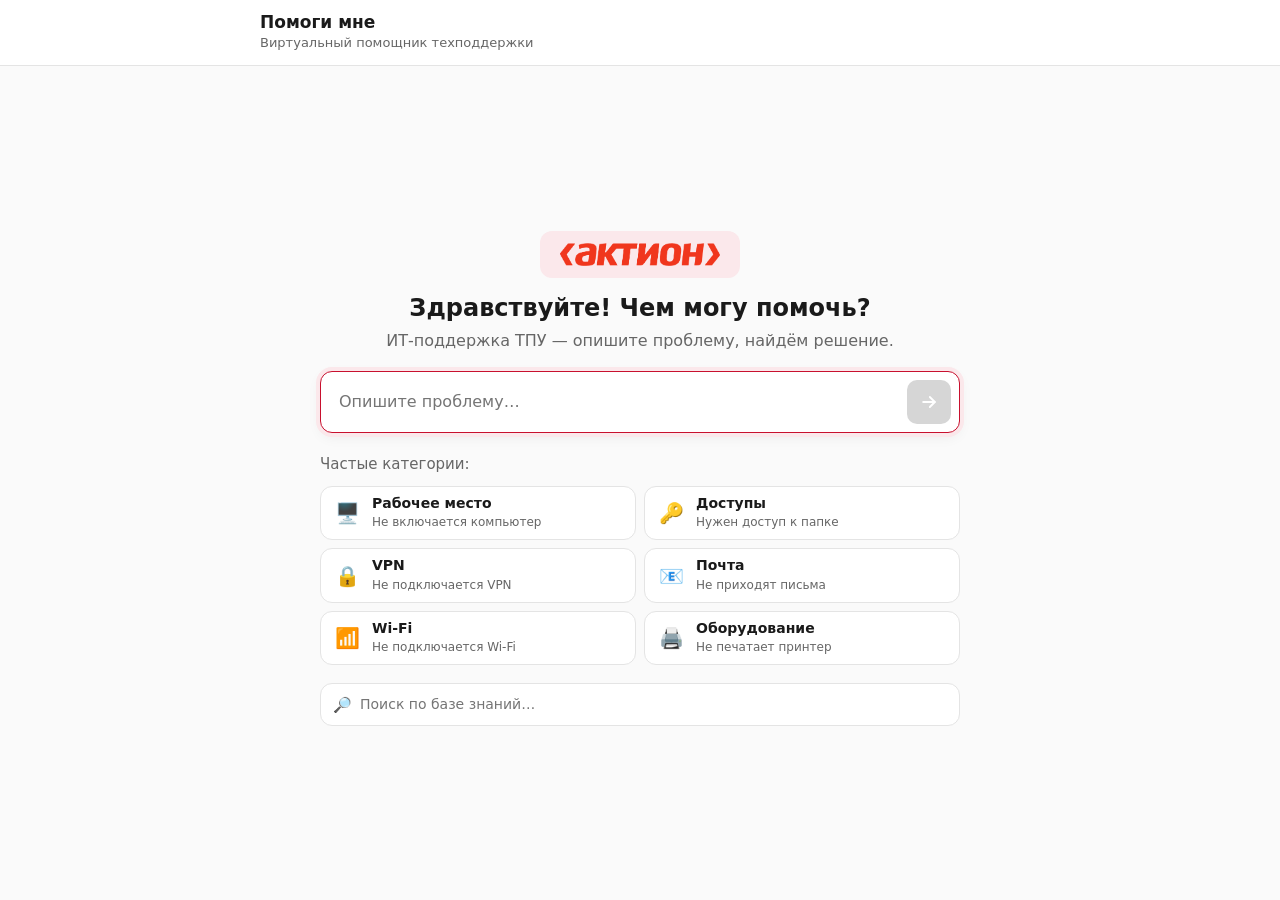
==== commit 3b128a92: "Совсем небольшие правки 2.0" ====
--- a/static-F1-F6/static/index.html
+++ b/static-F1-F6/static/index.html
@@ -5,9 +5,9 @@
   <meta name="viewport" content="width=device-width, initial-scale=1, viewport-fit=cover">
   <title>Помоги мне — техподдержка</title>
   <!-- Никаких CDN: только локальные файлы -->
-  <link rel="stylesheet" href="/static/style.css?v=7">
+  <link rel="stylesheet" href="style.css">
   <!-- Не type="module": модули не грузятся при открытии через file:// -->
-  <script src="/static/app.js?v=7" defer></script>
+  <script src="app.js" defer></script>
 </head>
 <body>
   <div class="app">
@@ -63,7 +63,7 @@
                ЛОГОТИП: файл кладётся в static/img/aktion-logo.png.
                Если папка или имя файла другие — поменяйте src в строке ниже. -->
           <div class="hero-logo">
-            <img src="/static/img/aktion-logo.png" alt="Актион" width="509" height="71">
+            <img src="img/aktion-logo.png" alt="Актион" width="509" height="71">
           </div>
           <h2 class="empty-title">Здравствуйте! Чем могу помочь?</h2>
           <p class="empty-text">ИТ-поддержка ТПУ — опишите проблему, найдём решение.</p>
--- a/static-F1-F6/static/style.css
+++ b/static-F1-F6/static/style.css
@@ -0,0 +1,1113 @@
+/* ==========================================================================
+   «Помоги мне» — стили страницы чата
+   Всё локально: системный шрифт, эмодзи и инлайновый SVG вместо иконок.
+   ========================================================================== */
+
+:root {
+  --accent: #C8102E;
+  --accent-hover: #A50D26;
+  --accent-soft: #FBE8EB;
+  --text: #1A1A1A;
+  --text-muted: #666666;
+  --bg: #FAFAFA;
+  --card: #FFFFFF;
+  --border: #E4E4E4;
+  --ok: #1B7A4B;
+  --ok-soft: #E5F3EB;
+  --warn: #8A5A00;
+  --warn-soft: #FFF3D1;
+  --info: #1F6FEB;
+  --info-soft: #E7F0FF;
+  --radius-sm: 8px;
+  --radius: 12px;
+  --shadow: 0 1px 2px rgba(26, 26, 26, 0.05), 0 4px 14px rgba(26, 26, 26, 0.06);
+  --dur: 180ms;
+  --font: system-ui, -apple-system, "Segoe UI", Roboto, sans-serif;
+  --content-w: 760px;
+}
+
+/* Проектор: крупнее шрифт и шире колонка — жюри смотрит издалека */
+@media (min-width: 1440px) {
+  html { font-size: 18px; }
+  :root { --content-w: 900px; }
+}
+
+/* ---------- База ---------- */
+
+*, *::before, *::after { box-sizing: border-box; }
+
+[hidden] { display: none !important; }
+
+html, body { height: 100%; margin: 0; }
+
+body {
+  font-family: var(--font);
+  font-size: 1rem;
+  line-height: 1.5;
+  color: var(--text);
+  background: var(--bg);
+  -webkit-font-smoothing: antialiased;
+  -webkit-text-size-adjust: 100%;
+}
+
+button { font: inherit; color: inherit; }
+
+:focus-visible {
+  outline: 3px solid var(--accent);
+  outline-offset: 2px;
+}
+
+.visually-hidden {
+  position: absolute !important;
+  width: 1px; height: 1px;
+  margin: -1px; padding: 0;
+  overflow: hidden;
+  clip: rect(0 0 0 0);
+  white-space: nowrap;
+  border: 0;
+}
+
+/* ---------- Каркас ---------- */
+
+.app {
+  display: flex;
+  flex-direction: column;
+  height: 100vh;
+  height: 100dvh;
+}
+
+/* ---------- Шапка ---------- */
+
+.header {
+  flex: none;
+  padding: 0.75rem 1.25rem;
+  background: var(--card);
+  border-bottom: 1px solid var(--border);
+}
+
+/* Внутренний контейнер той же ширины, что и лента: на широких экранах
+   шапка выравнивается с остальным содержимым, а не прилипает к краю. */
+.header-inner {
+  width: 100%;
+  max-width: var(--content-w);
+  margin: 0 auto;
+  display: flex;
+  align-items: center;
+  gap: 0.75rem;
+}
+
+.header-brand { min-width: 0; flex: 1; }
+
+.header-title {
+  margin: 0;
+  font-size: 1.0625rem;
+  font-weight: 700;
+  line-height: 1.25;
+}
+
+.header-subtitle {
+  margin: 0;
+  font-size: 0.8125rem;
+  color: var(--text-muted);
+  white-space: nowrap;
+  overflow: hidden;
+  text-overflow: ellipsis;
+}
+
+/* «На главную» / «Назад», «Специалист», «Мои обращения» — одинаковый вид пилюли */
+.back-btn,
+.header-btn {
+  flex: none;
+  display: inline-flex;
+  align-items: center;
+  gap: 0.25rem;
+  min-height: 2.5rem;
+  padding: 0.375rem 0.875rem 0.375rem 0.5rem;
+  border: 1px solid var(--border);
+  border-radius: 999px;
+  background: var(--card);
+  font-size: 0.9375rem;
+  font-weight: 500;
+  cursor: pointer;
+  transition: border-color var(--dur), color var(--dur);
+}
+
+.back-btn:hover,
+.header-btn:hover {
+  border-color: var(--accent);
+  color: var(--accent);
+}
+
+.header-actions {
+  display: flex;
+  align-items: center;
+  gap: 0.5rem;
+  margin-left: auto;
+  flex: none;
+}
+
+/* ---------- Полоса «незавершённое обращение» ---------- */
+
+.resume {
+  flex: none;
+  display: flex;
+  align-items: center;
+  justify-content: center;
+  flex-wrap: wrap;
+  gap: 0.75rem;
+  padding: 0.75rem 1.25rem;
+  background: var(--accent-soft);
+  border-bottom: 1px solid var(--border);
+}
+
+.resume-text {
+  margin: 0;
+  font-size: 0.9375rem;
+  font-weight: 500;
+}
+
+.resume-actions {
+  display: flex;
+  gap: 0.5rem;
+}
+
+/* ---------- Прокручиваемая область ---------- */
+
+.chat {
+  position: relative; /* скрытые подписи для скринридера не выпадают за ленту и не удлиняют страницу */
+  flex: 1;
+  min-height: 0;
+  overflow-y: auto;
+  overscroll-behavior: contain;
+  display: flex;
+  flex-direction: column;
+}
+
+.feed {
+  width: 100%;
+  max-width: var(--content-w);
+  margin: 0 auto;
+  padding: 1.5rem 1.25rem 1.25rem;
+  display: flex;
+  flex-direction: column;
+  gap: 1rem;
+}
+
+.feed:empty { padding: 0; }
+
+/* ---------- Главный экран ---------- */
+
+/* Экран центрируется по вертикали, но не любой ценой: если верх/низ не
+   помещаются, лучше чуть сжать отступы, чем заставлять листать страницу
+   ради поиска по базе знаний. */
+.empty {
+  flex: 1 0 auto;
+  display: flex;
+  align-items: center;
+  justify-content: center;
+  padding: 1.5rem 1.25rem 2rem;
+}
+
+.empty-inner {
+  width: 100%;
+  max-width: 40rem;
+  text-align: center;
+}
+
+/* Плашка логотипа: прямоугольник, ширина по логотипу */
+.hero-logo {
+  display: flex;
+  align-items: center;
+  justify-content: center;
+  width: fit-content;
+  margin: 0 auto 1rem;
+  padding: 0.75rem 1.25rem;
+  border-radius: var(--radius);
+  background: var(--accent-soft);
+}
+
+.hero-logo img {
+  display: block;
+  width: 10rem;
+  max-width: 100%;
+  height: auto;
+}
+
+.empty-title {
+  margin: 0 0 0.375rem;
+  font-size: 1.5rem;
+  font-weight: 700;
+  line-height: 1.2;
+}
+
+.empty-text {
+  margin: 0 0 1.125rem;
+  color: var(--text-muted);
+}
+
+.hero-slot {
+  margin-bottom: 1.25rem;
+  text-align: left;
+}
+
+/* ---------- F1: каталог категорий ---------- */
+
+.catalog-title {
+  margin: 0 0 0.625rem;
+  font-size: 0.9375rem;
+  color: var(--text-muted);
+  text-align: left;
+}
+
+/* Прямоугольные плитки в 2 колонки — иконка слева, название и пример
+   вопроса стопкой справа. Ширины и текста тут больше, чем в квадратном
+   варианте, зато сама сетка ниже — это и держит экран без прокрутки. */
+.catalog {
+  display: grid;
+  grid-template-columns: repeat(2, minmax(0, 1fr));
+  gap: 0.5rem;
+  margin-bottom: 1.125rem;
+}
+
+.catalog-tile {
+  display: flex;
+  align-items: center;
+  gap: 0.75rem;
+  min-height: 3.25rem;
+  padding: 0.5rem 0.875rem;
+  text-align: left;
+  background: var(--card);
+  border: 1px solid var(--border);
+  border-radius: var(--radius);
+  cursor: pointer;
+  transition: border-color var(--dur), background-color var(--dur);
+}
+
+.catalog-tile:hover {
+  border-color: var(--accent);
+  background: var(--accent-soft);
+}
+
+.catalog-icon {
+  flex: none;
+  font-size: 1.25rem;
+  line-height: 1;
+}
+
+.catalog-text {
+  display: flex;
+  flex-direction: column;
+  gap: 0.0625rem;
+  min-width: 0;
+}
+
+.catalog-name {
+  font-weight: 600;
+  font-size: 0.875rem;
+  line-height: 1.25;
+}
+
+.catalog-example {
+  font-size: 0.75rem;
+  color: var(--text-muted);
+  overflow: hidden;
+  text-overflow: ellipsis;
+  white-space: nowrap;
+}
+
+/* ---------- F1: поиск по базе знаний ---------- */
+/* Намеренно компактная строка, а не второй большой composer: это
+   второстепенная функция, ей не нужен тот же визуальный вес, что у главного
+   поля ввода. Счётчик инструкций — в placeholder (см. app.js), отдельной
+   строки под полем больше нет — раньше именно она чаще всего утягивала
+   экран за пределы одного окна без прокрутки. */
+.kb-search {
+  text-align: left;
+}
+
+.kb-search-box {
+  display: flex;
+  align-items: center;
+  gap: 0.5rem;
+  padding: 0.375rem 0.75rem;
+  background: var(--card);
+  border: 1.5px solid var(--border);
+  border-radius: var(--radius);
+  transition: border-color var(--dur);
+}
+
+.kb-search-box:focus-within { border-color: var(--accent); }
+
+.kb-search-icon { flex: none; font-size: 0.9375rem; }
+
+.kb-search-box input {
+  flex: 1;
+  min-width: 0;
+  border: 0;
+  background: transparent;
+  color: inherit;
+  font: inherit;
+  font-size: 0.875rem;
+  padding: 0.25rem 0;
+}
+
+.kb-search-box input:focus,
+.kb-search-box input:focus-visible { outline: none; }
+
+.kb-search-results {
+  list-style: none;
+  margin: 0.5rem 0 0;
+  padding: 0;
+  display: flex;
+  flex-direction: column;
+  gap: 0.375rem;
+}
+
+.kb-result {
+  width: 100%;
+  text-align: left;
+  padding: 0.5rem 0.75rem;
+  background: var(--card);
+  border: 1px solid var(--border);
+  border-radius: var(--radius-sm);
+  cursor: pointer;
+  transition: border-color var(--dur), background-color var(--dur);
+}
+
+.kb-result:hover {
+  border-color: var(--accent);
+  background: var(--accent-soft);
+}
+
+/* ---------- Поле ввода ---------- */
+
+.composer {
+  width: 100%;
+  max-width: var(--content-w);
+  margin: 0 auto;
+}
+
+.composer-box {
+  display: flex;
+  align-items: flex-end;
+  gap: 0.5rem;
+  padding: 0.375rem 0.375rem 0.375rem 1rem;
+  background: var(--bg);
+  border: 1.5px solid var(--border);
+  border-radius: var(--radius);
+  transition: border-color var(--dur), box-shadow var(--dur);
+}
+
+.composer-box:focus-within { border-color: var(--accent); }
+
+/* На главном экране поле крупнее и приподнято над фоном */
+.hero-slot .composer-box {
+  padding: 0.5rem 0.5rem 0.5rem 1.125rem;
+  background: var(--card);
+  box-shadow: var(--shadow);
+}
+
+.hero-slot .composer-box:focus-within {
+  box-shadow: 0 0 0 4px var(--accent-soft), var(--shadow);
+}
+
+.composer textarea {
+  flex: 1;
+  min-width: 0;
+  max-height: 10rem;
+  padding: 0.55rem 0;
+  border: 0;
+  background: transparent;
+  color: inherit;
+  font: inherit;
+  line-height: 1.5;
+  resize: none;
+}
+
+.hero-slot .composer textarea { padding: 0.65rem 0; }
+
+/* Фокус поля показывает рамка контейнера */
+.composer textarea:focus,
+.composer textarea:focus-visible { outline: none; }
+
+.counter {
+  align-self: center;
+  font-size: 0.8125rem;
+  color: var(--text-muted);
+  font-variant-numeric: tabular-nums;
+  white-space: nowrap;
+}
+
+.counter.is-limit {
+  color: var(--accent);
+  font-weight: 600;
+}
+
+.send-btn {
+  flex: none;
+  display: grid;
+  place-items: center;
+  width: 2.75rem;
+  height: 2.75rem;
+  border: 0;
+  border-radius: 10px;
+  background: var(--accent);
+  color: #fff;
+  cursor: pointer;
+  transition: background-color var(--dur);
+}
+
+.send-btn:hover:not(:disabled) { background: var(--accent-hover); }
+
+.send-btn:disabled {
+  background: #D6D6D6;
+  cursor: not-allowed;
+}
+
+/* Нижняя панель в режиме диалога */
+.dock {
+  flex: none;
+  padding: 0.75rem 1.25rem calc(0.75rem + env(safe-area-inset-bottom));
+  background: var(--card);
+  border-top: 1px solid var(--border);
+}
+
+/* ---------- Сообщения ---------- */
+
+.msg {
+  display: flex;
+  gap: 0.625rem;
+  animation: msg-in var(--dur) ease-out;
+}
+
+.msg--user { justify-content: flex-end; }
+.msg--bot  { align-items: flex-start; }
+
+@keyframes msg-in {
+  from { opacity: 0; transform: translateY(4px); }
+  to   { opacity: 1; transform: none; }
+}
+
+.avatar {
+  flex: none;
+  display: grid;
+  place-items: center;
+  width: 2rem;
+  height: 2rem;
+  margin-top: 0.125rem;
+  border-radius: 50%;
+  background: var(--accent);
+  color: #FFFFFF;
+}
+
+/* Буква вместо иконки. Центрируется средствами SVG, поэтому здесь
+   только размер: кружок 2rem, буква заполняет его целиком. */
+.avatar svg {
+  display: block;
+  width: 100%;
+  height: 100%;
+  font-family: var(--font);
+}
+
+/* Реплика живого специалиста: другой цвет аватара и полоса у сообщения */
+.msg--operator .avatar { background: #1F6FEB; color: #FFFFFF; }
+.msg--operator .bubble { border-left: 3px solid #1F6FEB; }
+
+.operator-label {
+  margin: 0 0 0.25rem;
+  font-size: 0.75rem;
+  font-weight: 600;
+  color: #1F6FEB;
+  text-transform: uppercase;
+  letter-spacing: 0.04em;
+}
+
+.msg-body {
+  flex: 0 1 auto;
+  display: flex;
+  flex-direction: column;
+  align-items: flex-start;
+  gap: 0.5rem;
+  min-width: 0;
+  max-width: min(calc(100% - 2.625rem), 42rem);
+}
+
+/* Для пошагового гида карточке нужна вся ширина колонки */
+.msg-body--wide {
+  flex: 1 1 auto;
+  align-items: stretch;
+}
+.msg-body--wide > .bubble { align-self: flex-start; }
+
+.bubble {
+  max-width: 100%;
+  padding: 0.75rem 1rem;
+  border-radius: var(--radius);
+}
+
+.msg--bot .bubble {
+  background: var(--card);
+  box-shadow: var(--shadow);
+  border-top-left-radius: 4px;
+}
+
+.msg--user .bubble {
+  max-width: min(80%, 36rem);
+  background: var(--accent);
+  color: #fff;
+  border-bottom-right-radius: 4px;
+}
+
+.bubble-text {
+  margin: 0;
+  white-space: pre-wrap;
+  overflow-wrap: anywhere;
+}
+
+.msg--bot .bubble--error {
+  display: flex;
+  gap: 0.5rem;
+  background: #FFF6F7;
+  border: 1px solid #F1C9CF;
+  box-shadow: none;
+}
+
+.bubble-icon { flex: none; }
+
+.msg-actions {
+  display: flex;
+  flex-wrap: wrap;
+  gap: 0.5rem;
+}
+
+/* ---------- F3: строка категории/уверенности ---------- */
+
+.classify-line {
+  margin: 0;
+  display: flex;
+  align-items: center;
+  flex-wrap: wrap;
+  gap: 0.375rem;
+  font-size: 0.875rem;
+  color: var(--text-muted);
+}
+
+.classify-hint {
+  display: inline-grid;
+  place-items: center;
+  flex: none;
+  width: 1.125rem;
+  height: 1.125rem;
+  border: 1px solid var(--border);
+  border-radius: 50%;
+  font-size: 0.6875rem;
+  font-weight: 700;
+  color: var(--text-muted);
+  cursor: help;
+}
+
+.classify-hint:hover,
+.classify-hint:focus-visible {
+  border-color: var(--accent);
+  color: var(--accent);
+}
+
+/* ---------- F3: карточка обращения ---------- */
+
+.ticket-card {
+  display: flex;
+  flex-direction: column;
+  gap: 0.625rem;
+  padding: 0.875rem 1rem;
+  background: var(--card);
+  border: 1px solid var(--border);
+  border-radius: var(--radius);
+}
+
+.ticket-card-head {
+  display: flex;
+  align-items: center;
+  justify-content: space-between;
+  flex-wrap: wrap;
+  gap: 0.5rem;
+}
+
+.ticket-card-no { font-weight: 700; }
+
+.ticket-card-category {
+  padding: 0.15rem 0.5rem;
+  border-radius: 999px;
+  background: var(--accent-soft);
+  color: var(--accent);
+  font-size: 0.8125rem;
+  font-weight: 600;
+}
+
+.ticket-card-summary { margin: 0; }
+
+.ticket-card-block {
+  display: flex;
+  flex-direction: column;
+  gap: 0.25rem;
+}
+
+.ticket-card-block-title {
+  margin: 0;
+  font-size: 0.8125rem;
+  font-weight: 600;
+  color: var(--text-muted);
+}
+
+.ticket-card-list {
+  margin: 0;
+  padding-left: 1.125rem;
+}
+
+.ticket-card-footer {
+  display: flex;
+  justify-content: space-between;
+  flex-wrap: wrap;
+  gap: 0.5rem;
+  font-size: 0.8125rem;
+  color: var(--text-muted);
+}
+
+/* ---------- Индикатор «печатает» ---------- */
+
+.msg--bot .typing {
+  display: inline-flex;
+  align-items: center;
+  gap: 5px;
+  padding: 0.9rem 1rem;
+}
+
+.typing-dot {
+  width: 7px;
+  height: 7px;
+  border-radius: 50%;
+  background: var(--text-muted);
+  animation: typing 1.2s infinite ease-in-out;
+}
+.typing-dot:nth-of-type(2) { animation-delay: 0.15s; }
+.typing-dot:nth-of-type(3) { animation-delay: 0.3s; }
+
+@keyframes typing {
+  0%, 80%, 100% { opacity: 0.25; transform: translateY(0); }
+  40%           { opacity: 1;    transform: translateY(-3px); }
+}
+
+@keyframes typing-fade {
+  0%, 100% { opacity: 0.25; }
+  50%      { opacity: 1; }
+}
+
+/* ---------- Кнопки ---------- */
+
+.btn {
+  display: inline-flex;
+  align-items: center;
+  justify-content: center;
+  gap: 0.375rem;
+  min-height: 2.75rem;
+  padding: 0.5rem 1.125rem;
+  border: 1.5px solid transparent;
+  border-radius: 10px;
+  font-weight: 600;
+  cursor: pointer;
+  transition: background-color var(--dur), border-color var(--dur), color var(--dur);
+}
+
+.btn--primary {
+  background: var(--accent);
+  color: #fff;
+}
+.btn--primary:hover { background: var(--accent-hover); }
+
+.btn--ghost {
+  background: var(--card);
+  border-color: var(--border);
+  color: var(--text);
+}
+.btn--ghost:hover { border-color: #BDBDBD; }
+
+.btn:disabled {
+  opacity: 0.55;
+  cursor: not-allowed;
+}
+
+/* Быстрые ответы */
+.quick-replies {
+  display: flex;
+  flex-wrap: wrap;
+  gap: 0.5rem;
+}
+
+.chip {
+  min-height: 2.5rem;
+  padding: 0.4rem 0.95rem;
+  border: 1.5px solid var(--accent);
+  border-radius: 999px;
+  background: var(--card);
+  color: var(--accent);
+  font-size: 0.9375rem;
+  font-weight: 500;
+  text-align: left;
+  cursor: pointer;
+  transition: background-color var(--dur), color var(--dur);
+}
+
+.chip:hover {
+  background: var(--accent);
+  color: #fff;
+}
+
+/* ---------- F2: пошаговый гид — все шаги сразу ---------- */
+
+.step-card {
+  padding: 1rem 1.25rem 1.125rem;
+  background: var(--card);
+  border-radius: var(--radius);
+  border-left: 4px solid var(--accent);
+  box-shadow: var(--shadow);
+}
+
+.step-head {
+  display: flex;
+  align-items: baseline;
+  justify-content: space-between;
+}
+
+.step-counter {
+  font-size: 0.875rem;
+  font-weight: 600;
+  color: var(--accent);
+}
+
+.progress {
+  height: 4px;
+  margin: 0.5rem 0 0.875rem;
+  background: var(--border);
+  border-radius: 999px;
+  overflow: hidden;
+}
+
+.progress-fill {
+  height: 100%;
+  background: var(--accent);
+  border-radius: inherit;
+  transition: width 250ms ease;
+}
+
+.step-list {
+  margin: 0 0 1rem;
+  padding: 0;
+  list-style: none;
+  display: flex;
+  flex-direction: column;
+  gap: 0.625rem;
+}
+
+.step-item-label {
+  display: flex;
+  align-items: flex-start;
+  gap: 0.625rem;
+  cursor: pointer;
+}
+
+.step-check {
+  flex: none;
+  width: 1.25rem;
+  height: 1.25rem;
+  margin-top: 0.1875rem;
+  accent-color: var(--accent);
+  cursor: pointer;
+}
+
+.step-item-text {
+  font-size: 1rem;
+  line-height: 1.45;
+  overflow-wrap: anywhere;
+}
+
+.step-check:checked ~ .step-item-text {
+  color: var(--text-muted);
+  text-decoration: line-through;
+}
+
+.step-actions {
+  display: flex;
+  flex-wrap: wrap;
+  gap: 0.5rem;
+}
+
+/* Свёрнутая инструкция: одна приглушённая строка с итогом */
+.step-card.is-collapsed {
+  display: flex;
+  align-items: center;
+  gap: 0.625rem;
+  padding: 0.5rem 0.875rem;
+  background: transparent;
+  box-shadow: none;
+  border: 1px solid var(--border);
+  border-left: 3px solid var(--ok);
+  color: var(--text-muted);
+}
+
+.step-card.is-failed,
+.step-card.is-skipped { border-left-color: #BDBDBD; }
+
+.step-mark {
+  flex: none;
+  display: grid;
+  place-items: center;
+  width: 1.375rem;
+  height: 1.375rem;
+  border-radius: 50%;
+  font-size: 0.75rem;
+  font-weight: 700;
+  background: var(--ok-soft);
+  color: var(--ok);
+}
+
+.is-failed .step-mark,
+.is-skipped .step-mark {
+  background: #EEEEEE;
+  color: var(--text-muted);
+}
+
+.step-collapsed-text {
+  min-width: 0;
+  font-size: 0.9375rem;
+  white-space: nowrap;
+  overflow: hidden;
+  text-overflow: ellipsis;
+}
+
+/* Карточка шагов появляется мягко, без прыжка */
+.step-card:not(.is-collapsed) { animation: msg-in var(--dur) ease-out; }
+
+/* Оценка ответа */
+.rating { display: flex; flex-direction: column; gap: 0.5rem; }
+.rating-label { margin: 0; font-size: 0.9375rem; color: var(--text-muted); }
+.rating-status { margin: 0; font-size: 0.9375rem; color: var(--text-muted); }
+.rating-status:empty { display: none; }
+
+/* После оценки кнопки остаются на месте — исчезает только возможность
+   нажать ещё раз, а не сам факт, что здесь была оценка. */
+.rating-buttons .btn.is-selected {
+  background: var(--accent);
+  border-color: var(--accent);
+  color: #fff;
+}
+.rating-buttons .btn.is-selected:disabled { opacity: 1; }
+
+/* ---------- Ответ не из базы знаний (source: "general") ---------- */
+
+.source-badge {
+  display: inline-flex;
+  align-items: center;
+  gap: 0.5rem;
+  align-self: flex-start;
+  padding: 0.3rem 0.75rem 0.3rem 0.375rem;
+  border: 1px solid #DCDCDC;
+  border-radius: 999px;
+  background: #F1F1F1;
+  color: #555555;
+  font-size: 0.8125rem;
+  font-weight: 600;
+  line-height: 1.3;
+  border-radius: 10px; /* в две строки на телефоне выглядит аккуратнее, чем капсула */
+}
+
+.source-badge-icon {
+  flex: none;
+  display: grid;
+  place-items: center;
+  width: 1.125rem;
+  height: 1.125rem;
+  border-radius: 50%;
+  background: #8A8A8A;
+  color: #fff;
+  font-size: 0.6875rem;
+  font-weight: 700;
+  font-style: italic;
+  font-family: Georgia, serif;
+}
+
+/* Всё сообщение приглушённее обычного */
+.msg--general .avatar { background: #EEEEEE; color: #7A7A7A; }
+
+.msg--general .bubble {
+  background: #F5F5F5;
+  box-shadow: none;
+  border: 1px solid #E6E6E6;
+}
+
+.msg--general .step-card:not(.is-collapsed) {
+  background: #F7F7F7;
+  box-shadow: none;
+  border: 1px solid #E3E3E3;
+  border-left: 4px solid #9A9A9A;
+}
+
+.msg--general .step-counter { color: #666666; }
+.msg--general .progress-fill { background: #8A8A8A; }
+.msg--general .btn--primary { background: #4D4D4D; }
+.msg--general .btn--primary:hover { background: #333333; }
+
+/* Итог: статус под кнопками («передано специалисту» и ошибки) */
+.card-status { margin: 0; font-size: 0.9375rem; color: var(--text-muted); }
+.card-status:empty { display: none; }
+
+/* ---------- F5: «Мои обращения» ---------- */
+
+.history,
+.history-detail {
+  flex: 1 0 auto;
+  padding: 1.5rem 1.25rem 2rem;
+}
+
+.history-inner,
+.history-detail-inner {
+  width: 100%;
+  max-width: var(--content-w);
+  margin: 0 auto;
+}
+
+.history-title {
+  margin: 0 0 1rem;
+  font-size: 1.375rem;
+  font-weight: 700;
+}
+
+.history-status {
+  margin: 0;
+  color: var(--text-muted);
+}
+
+.history-list {
+  display: flex;
+  flex-direction: column;
+  gap: 0.75rem;
+}
+
+.history-row {
+  display: block;
+  width: 100%;
+  text-align: left;
+  padding: 0.875rem 1rem;
+  background: var(--card);
+  border: 1px solid var(--border);
+  border-radius: var(--radius);
+  cursor: pointer;
+  transition: border-color var(--dur);
+}
+
+.history-row:hover { border-color: var(--accent); }
+
+.history-row-head {
+  display: flex;
+  align-items: center;
+  justify-content: space-between;
+  gap: 0.5rem;
+  margin-bottom: 0.375rem;
+}
+
+.history-row-no { font-weight: 700; }
+
+.history-row-category {
+  margin: 0 0 0.25rem;
+  font-size: 0.8125rem;
+  color: var(--accent);
+  font-weight: 600;
+}
+
+.history-row-summary {
+  margin: 0;
+  overflow: hidden;
+  text-overflow: ellipsis;
+  white-space: nowrap;
+}
+
+.history-row-meta {
+  display: flex;
+  justify-content: space-between;
+  margin-top: 0.5rem;
+  font-size: 0.8125rem;
+  color: var(--text-muted);
+}
+
+.history-badge {
+  font-size: 0.75rem;
+  font-weight: 600;
+  padding: 0.15rem 0.5rem;
+  border-radius: 999px;
+}
+.history-badge--ok { background: var(--ok-soft); color: var(--ok); }
+.history-badge--info { background: var(--info-soft); color: var(--info); }
+.history-badge--muted { background: #EFEFEF; color: #666666; }
+
+.history-detail-feed {
+  display: flex;
+  flex-direction: column;
+  gap: 1rem;
+  margin-bottom: 1.25rem;
+}
+
+.history-detail-actions {
+  display: flex;
+  flex-wrap: wrap;
+  gap: 0.5rem;
+}
+
+/* ---------- Телефон ---------- */
+
+@media (max-width: 520px) {
+  .header { padding: 0.625rem 0.875rem; gap: 0.5rem; }
+  .header-inner { gap: 0.5rem; }
+  .header-subtitle { display: none; }
+  .back-btn { font-size: 0.875rem; }
+  .header-btn {
+    padding: 0.375rem;
+    min-width: 2.25rem;
+    justify-content: center;
+  }
+  .header-btn-label { display: none; }
+  .header-actions { gap: 0.375rem; }
+
+  .empty { padding: 1.25rem 0.875rem 1.5rem; }
+  .hero-logo { padding: 0.625rem 1rem; margin-bottom: 0.75rem; }
+  .hero-logo img { width: 8.5rem; }
+  .empty-title { font-size: 1.375rem; }
+  .hero-slot { margin-bottom: 1rem; }
+  .catalog { grid-template-columns: 1fr; gap: 0.5rem; }
+  .catalog-tile { min-height: 3rem; padding: 0.5rem 0.75rem; }
+
+  .feed { padding: 1rem 0.875rem; }
+  .step-card { padding: 0.875rem 1rem 1rem; }
+  .step-actions .btn,
+  .card-actions .btn { flex: 1 1 100%; } /* кнопки друг под другом, текст в одну строку */
+  .dock { padding-left: 0.875rem; padding-right: 0.875rem; }
+
+  .history,
+  .history-detail { padding: 1rem 0.875rem 1.5rem; }
+  .history-detail-actions .btn { flex: 1 1 100%; }
+}
+
+
+/* ---------- Меньше движения ---------- */
+
+@media (prefers-reduced-motion: reduce) {
+  *, *::before, *::after {
+    animation-duration: 0.01ms !important;
+    animation-iteration-count: 1 !important;
+    transition-duration: 0.01ms !important;
+    scroll-behavior: auto !important;
+  }
+  /* Точки остаются, но только мерцают, без прыжков */
+  .typing-dot {
+    animation-name: typing-fade !important;
+    animation-duration: 1.6s !important;
+    animation-iteration-count: infinite !important;
+  }
+}
